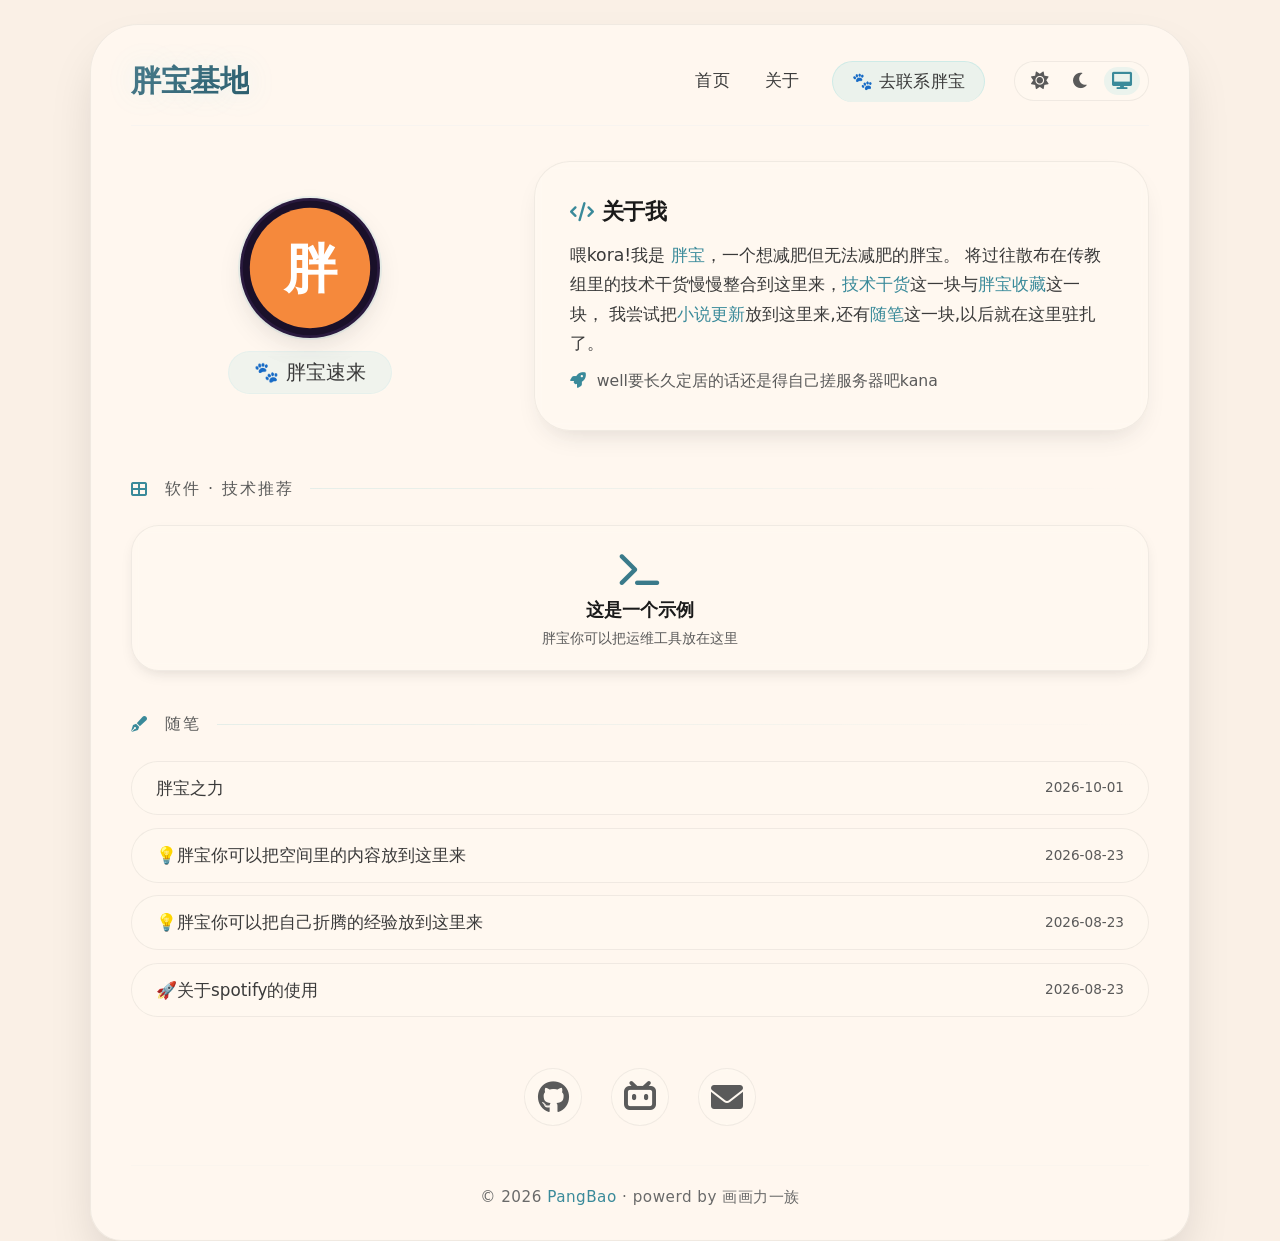
==== index.html @ be33f373 "Fontawesome" ====
<!DOCTYPE html>
<html lang="zh-CN">
<head>
    <meta charset="UTF-8" />
    <link rel="icon" type="image/svg+xml" href="favicon.svg" />
    <meta name="viewport" content="width=device-width, initial-scale=1.0" />
    <title>胖宝基地</title>
    <!-- 本地 Font Awesome -->
    <link rel="stylesheet" href="vendor/font-awesome/css/all.min.css" />
    <!-- 自定义样式 -->
    <link rel="stylesheet" href="style.css" />
</head>
<body>
    <div class="container">

        <!-- 导航栏 -->
        <nav class="navbar">
            <div class="nav-brand">胖宝基地</div>
            <div class="nav-right">
                <div class="nav-links">
                    <a href="index.html">首页</a>
                    <a href="about.html">关于</a>
                    <a href="#contact" id="contactTrigger">🐾 去联系胖宝</a>
                </div>
                <!-- 主题切换 -->
                <div class="theme-switcher" id="themeSwitcher">
                    <button class="theme-btn" data-theme-value="light" title="亮色"><i class="fas fa-sun"></i></button>
                    <button class="theme-btn" data-theme-value="dark" title="暗色"><i class="fas fa-moon"></i></button>
                    <button class="theme-btn" data-theme-value="system" title="跟随系统"><i class="fas fa-desktop"></i></button>
                </div>
            </div>
        </nav>

        <!-- 主角 -->
        <div class="hero">
            <div class="hero-left">
                <img class="avatar" src="avatar.svg" alt="胖宝头像" />
                <div class="tagline">🐾 胖宝速来</div>
            </div>
            <div class="hero-right">
                <h2><i class="fas fa-code"></i> 关于我</h2>
                <p>
                    喂kora!我是 <span class="highlight">胖宝</span>，一个想减肥但无法减肥的胖宝。
                    将过往散布在传教组里的技术干货慢慢整合到这里来，<span class="highlight">技术干货</span>这一块与<span class="highlight">胖宝收藏</span>这一块，
                    我尝试把<span class="highlight">小说更新</span>放到这里来,还有<span class="highlight">随笔</span>这一块,以后就在这里驻扎了。
                </p>
                <p style="margin-top: 0.6rem; font-size: 0.98rem; color: var(--text-muted);">
                    <i class="fas fa-rocket" style="color: var(--accent); margin-right: 6px;"></i>
                    well要长久定居的话还是得自己搓服务器吧kana
            </div>
        </div>

        <!-- 磁贴 · 技术推荐 -->
        <div class="tiles-section">
            <div class="section-label">
                <i class="fas fa-th-large" style="color: var(--accent);"></i> 软件 · 技术推荐
            </div>
            <div class="tiles-grid">
                <div class="tile">
                    <i class="fas fa-terminal"></i>
                    <div class="tile-title">这是一个示例</div>
                    <div class="tile-desc">胖宝你可以把运维工具放在这里</div>
                </div>
            </div>
        </div>

        <!-- 随笔栏目 -->
        <div class="essays">
            <div class="section-label">
                <i class="fas fa-pen-fancy" style="color: var(--accent);"></i> 随笔
            </div>
            <div class="essay-list">
                <a href="essays/2026-10-01.html" class="essay-item">
                    <span class="essay-title">胖宝之力</span>
                    <span class="essay-date">2026-10-01</span>
                </a>
                <a href="#" class="essay-item">
                    <span class="essay-title">💡胖宝你可以把空间里的内容放到这里来</span>
                    <span class="essay-date">2026-08-23</span>
                </a>
                <a href="#" class="essay-item">
                    <span class="essay-title">💡胖宝你可以把自己折腾的经验放到这里来</span>
                    <span class="essay-date">2026-08-23</span>
                </a>
                <a href="#" class="essay-item">
                    <span class="essay-title">🚀关于spotify的使用</span>
                    <span class="essay-date">2026-08-23</span>
                </a>
            </div>
        </div>

        <!-- 社交 (GitHub / B站 / 邮箱) -->
        <div class="social-bar" id="contact">
            <a href="https://github.com/NoDoFes" target="_blank" aria-label="GitHub" data-tooltip="GitHub">
                <i class="fab fa-github"></i>
            </a>
            <a href="https://space.bilibili.com/65582750" target="_blank" aria-label="B站" data-tooltip="B站">
                <i class="fab fa-bilibili"></i>
            </a>
            <a href="mailto:NoDoFes@outlook.com" aria-label="邮箱" data-tooltip="NoDoFes@outlook.com">
                <i class="fas fa-envelope"></i>
            </a>
        </div>

        <!-- 页脚 -->
        <div class="footer">
            &copy; 2026 <span>PangBao</span> · powerd by 画画力一族
        </div>

    </div>

    <!-- 自定义脚本 -->
    <script src="script.js"></script>
</body>
</html>
---- style.css ----
/* ---------- CSS 变量 (主题控制) ---------- */
:root {
    --bg-primary: #1a1029;
    --bg-secondary: rgba(30, 18, 50, 0.75);
    --text-primary: #faf0e4;
    --text-secondary: #e6dccf;
    --text-muted: #c8bcaa;
    --card-bg: rgba(45, 30, 70, 0.4);
    --card-border: rgba(255, 255, 255, 0.03);
    --shadow-color: rgba(0, 0, 0, 0.7);
    --nav-link: #d0dce8;
    --nav-link-hover: #b2e6f0;
    --brand-gradient: linear-gradient(135deg, #b8e2f0, #80d0e0);
    --tile-bg: rgba(50, 35, 80, 0.35);
    --tile-hover: rgba(60, 40, 100, 0.5);
    --tile-border: rgba(255, 255, 255, 0.02);
    --tile-icon: #7acfd6;
    --accent: #6fcbd6;
    --footer-color: #9ab0c0;
    --input-bg: transparent;
}

[data-theme="light"] {
    --bg-primary: #faf0e6;
    --bg-secondary: rgba(255, 248, 240, 0.85);
    --text-primary: #1a1a1a;
    --text-secondary: #3a3a3a;
    --text-muted: #5a5a5a;
    --card-bg: rgba(255, 248, 240, 0.75);
    --card-border: rgba(0, 0, 0, 0.06);
    --shadow-color: rgba(0, 0, 0, 0.15);
    --nav-link: #3a3a3a;
    --nav-link-hover: #1a1a1a;
    --brand-gradient: linear-gradient(135deg, #4a7a8a, #2a5a6a);
    --tile-bg: rgba(255, 248, 240, 0.6);
    --tile-hover: rgba(255, 248, 240, 0.9);
    --tile-border: rgba(0, 0, 0, 0.06);
    --tile-icon: #3a7a8a;
    --accent: #3a8a9a;
    --footer-color: #6a6a6a;
    --input-bg: rgba(255, 255, 255, 0.5);
}

/* ---------- 全局重置 ---------- */
* {
    margin: 0;
    padding: 0;
    box-sizing: border-box;
}

body {
    font-family: 'Segoe UI', 'Inter', system-ui, -apple-system, sans-serif;
    background: var(--bg-primary);
    color: var(--text-primary);
    line-height: 1.6;
    min-height: 100vh;
    display: flex;
    flex-direction: column;
    align-items: center;
    padding: 1.5rem 1.5rem 0;
    transition: background 0.3s ease, color 0.3s ease;
}

.container {
    max-width: 1100px;
    width: 100%;
    background: var(--bg-secondary);
    backdrop-filter: blur(4px);
    -webkit-backdrop-filter: blur(4px);
    border-radius: 48px 48px 32px 32px;
    padding: 2rem 2.5rem 1.5rem;
    box-shadow: 0 25px 50px -10px var(--shadow-color),
        inset 0 1px 2px rgba(255, 255, 255, 0.05);
    border: 1px solid var(--card-border);
    flex: 1;
    transition: background 0.3s, box-shadow 0.3s, border-color 0.3s;
}

/* ---------- 导航栏 ---------- */
.navbar {
    display: flex;
    align-items: center;
    justify-content: space-between;
    flex-wrap: wrap;
    padding-bottom: 1.2rem;
    border-bottom: 1px solid rgba(160, 200, 255, 0.08);
    margin-bottom: 2.2rem;
}

.nav-brand {
    font-size: 1.9rem;
    font-weight: 700;
    letter-spacing: -0.5px;
    background: var(--brand-gradient);
    -webkit-background-clip: text;
    background-clip: text;
    color: transparent;
    text-shadow: 0 0 30px rgba(100, 210, 230, 0.15);
}

.nav-right {
    display: flex;
    align-items: center;
    gap: 1.8rem;
    flex-wrap: wrap;
}

.nav-links {
    display: flex;
    align-items: center;
    gap: 1.8rem;
    font-weight: 500;
}

.nav-links a {
    color: var(--nav-link);
    text-decoration: none;
    font-size: 1.05rem;
    padding: 0.4rem 0.2rem;
    border-bottom: 2px solid transparent;
    transition: 0.25s ease;
    letter-spacing: 0.3px;
}

.nav-links a:hover {
    color: var(--nav-link-hover);
    border-bottom-color: var(--accent);
}

.nav-links a:last-child {
    background: rgba(90, 200, 210, 0.12);
    padding: 0.4rem 1.2rem;
    border-radius: 40px;
    border: 1px solid rgba(90, 200, 210, 0.2);
    border-bottom: none;
}

.nav-links a:last-child:hover {
    background: rgba(90, 200, 210, 0.22);
    border-color: var(--accent);
    color: #fff;
}

/* 主题切换按钮 */
.theme-switcher {
    display: flex;
    align-items: center;
    gap: 0.4rem;
    background: var(--tile-bg);
    padding: 0.3rem 0.5rem;
    border-radius: 40px;
    border: 1px solid var(--card-border);
}

.theme-btn {
    background: transparent;
    border: none;
    color: var(--text-muted);
    font-size: 1.1rem;
    padding: 0.3rem 0.5rem;
    border-radius: 30px;
    cursor: pointer;
    transition: 0.2s;
    line-height: 1;
}

.theme-btn:hover {
    color: var(--text-primary);
    background: rgba(255, 255, 255, 0.05);
}

.theme-btn.active {
    color: var(--accent);
    background: rgba(90, 200, 210, 0.12);
}

/* ---------- 主体内容 ---------- */
.hero {
    display: flex;
    flex-wrap: wrap;
    align-items: center;
    gap: 2.8rem;
    margin: 1.2rem 0 2.8rem;
}

.hero-left {
    flex: 1 1 200px;
    display: flex;
    flex-direction: column;
    align-items: center;
    text-align: center;
}

.avatar {
    width: 140px;
    height: 140px;
    border-radius: 50%;
    object-fit: cover;
    background: #2a1a3f;
    box-shadow: 0 10px 30px -8px var(--shadow-color),
        0 0 0 2px rgba(130, 210, 220, 0.15);
    transition: 0.3s;
}

.avatar:hover {
    transform: scale(1.02);
    box-shadow: 0 12px 40px -6px var(--shadow-color),
        0 0 0 3px rgba(130, 210, 220, 0.25);
}

.tagline {
    font-size: 1.25rem;
    font-weight: 300;
    color: var(--text-secondary);
    background: rgba(70, 180, 200, 0.08);
    padding: 0.3rem 1.6rem;
    border-radius: 60px;
    backdrop-filter: blur(2px);
    border: 1px solid rgba(100, 200, 210, 0.08);
    display: inline-block;
    margin-top: 0.8rem;
}

.hero-right {
    flex: 2 1 300px;
    background: var(--card-bg);
    backdrop-filter: blur(4px);
    -webkit-backdrop-filter: blur(4px);
    border-radius: 36px;
    padding: 2rem 2.2rem;
    border: 1px solid var(--card-border);
    box-shadow: inset 0 1px 0 rgba(255, 255, 255, 0.02),
        0 12px 28px -12px var(--shadow-color);
    transition: background 0.3s, border-color 0.3s;
}

.hero-right h2 {
    font-size: 1.4rem;
    font-weight: 600;
    color: var(--text-primary);
    letter-spacing: -0.2px;
    margin-bottom: 0.7rem;
    display: flex;
    align-items: center;
    gap: 0.5rem;
}

.hero-right h2 i {
    color: var(--accent);
    font-size: 1.2rem;
}

.hero-right p {
    color: var(--text-secondary);
    font-size: 1.08rem;
    line-height: 1.7;
    margin-bottom: 0.2rem;
    font-weight: 350;
}

.hero-right .highlight {
    color: var(--accent);
    font-weight: 450;
}

/* ---------- 磁贴 & 随笔 ---------- */
.tiles-section {
    margin: 2.8rem 0 2rem;
}

.section-label {
    font-size: 1rem;
    text-transform: uppercase;
    letter-spacing: 2px;
    color: var(--text-muted);
    margin-bottom: 1.5rem;
    display: flex;
    align-items: center;
    gap: 1rem;
}

.section-label::after {
    content: '';
    flex: 1;
    height: 1px;
    background: linear-gradient(90deg, rgba(130, 200, 210, 0.2), transparent);
}

.tiles-grid {
    display: grid;
    grid-template-columns: repeat(auto-fit, minmax(170px, 1fr));
    gap: 1.5rem;
}

.tile {
    background: var(--tile-bg);
    backdrop-filter: blur(4px);
    -webkit-backdrop-filter: blur(4px);
    border-radius: 28px;
    padding: 1.6rem 1.2rem 1.4rem;
    border: 1px solid var(--tile-border);
    box-shadow: 0 6px 16px -6px var(--shadow-color);
    transition: all 0.25s ease;
    text-align: center;
    cursor: default;
}

.tile:hover {
    transform: translateY(-4px);
    background: var(--tile-hover);
    border-color: rgba(130, 210, 220, 0.12);
    box-shadow: 0 14px 28px -12px var(--shadow-color);
}

.tile i {
    font-size: 2.2rem;
    color: var(--tile-icon);
    margin-bottom: 0.5rem;
    display: inline-block;
}

.tile .tile-title {
    font-weight: 600;
    font-size: 1.15rem;
    color: var(--text-primary);
    margin-bottom: 0.2rem;
}

.tile .tile-desc {
    font-size: 0.9rem;
    color: var(--text-muted);
    font-weight: 300;
    line-height: 1.4;
}

/* ---------- 随笔 ---------- */
.essays {
    margin-top: 2.5rem;
}

.essay-list {
    display: flex;
    flex-direction: column;
    gap: 0.8rem;
}

.essay-item {
    display: flex;
    justify-content: space-between;
    align-items: center;
    background: var(--tile-bg);
    padding: 0.8rem 1.5rem;
    border-radius: 40px;
    border: 1px solid var(--tile-border);
    transition: 0.2s;
    color: var(--text-secondary);
    text-decoration: none;
}

.essay-item:hover {
    background: var(--tile-hover);
    color: var(--text-primary);
    border-color: var(--accent);
    transform: translateX(6px);
}

.essay-item .essay-title {
    font-weight: 500;
    font-size: 1.05rem;
}

.essay-item .essay-date {
    font-size: 0.85rem;
    color: var(--text-muted);
}

/* ---------- 社交 ---------- */
.social-bar {
    display: flex;
    justify-content: center;
    flex-wrap: wrap;
    gap: 1.8rem;
    margin: 2.6rem 0 1.8rem;
    padding: 0.6rem 0;
}

.social-bar a {
    color: var(--text-muted);
    font-size: 2rem;
    transition: 0.25s;
    display: inline-flex;
    align-items: center;
    justify-content: center;
    width: 58px;
    height: 58px;
    border-radius: 30px;
    background: var(--tile-bg);
    backdrop-filter: blur(2px);
    border: 1px solid var(--tile-border);
    text-decoration: none;
}

.social-bar a:hover {
    color: var(--accent);
    background: var(--tile-hover);
    transform: translateY(-3px);
    border-color: var(--accent);
}

/* ---------- 页脚 ---------- */
.footer {
    text-align: center;
    font-size: 0.95rem;
    color: var(--footer-color);
    padding: 1.2rem 0 0.4rem;
    border-top: 1px solid rgba(160, 200, 220, 0.04);
    letter-spacing: 0.5px;
}

.footer span {
    color: var(--accent);
}

/* ---------- 响应式 ---------- */
@media (max-width: 780px) {
    .container {
        padding: 1.5rem 1.2rem 1rem;
        border-radius: 32px;
    }
    .navbar {
        flex-direction: column;
        align-items: flex-start;
        gap: 0.8rem;
    }
    .nav-right {
        width: 100%;
        justify-content: space-between;
        flex-wrap: wrap;
    }
    .nav-links {
        flex-wrap: wrap;
        gap: 1rem 1.5rem;
    }
    .nav-links a:last-child {
        padding: 0.2rem 1rem;
    }
    .theme-switcher {
        order: 2;
    }
    .hero {
        flex-direction: column;
        align-items: center;
        gap: 1.6rem;
    }
    .hero-right {
        width: 100%;
        padding: 1.5rem 1.2rem;
    }
    .nickname {
        font-size: 2.6rem;
    }
    .avatar {
        width: 120px;
        height: 120px;
    }
    .tiles-grid {
        grid-template-columns: repeat(auto-fit, minmax(140px, 1fr));
        gap: 1rem;
    }
    .social-bar a {
        width: 50px;
        height: 50px;
        font-size: 1.6rem;
    }
}

@media (max-width: 460px) {
    .container {
        padding: 1rem 0.8rem 0.8rem;
        border-radius: 24px;
    }
    .nav-brand {
        font-size: 1.6rem;
    }
    .nav-links {
        gap: 0.8rem 1.2rem;
    }
    .nav-links a {
        font-size: 0.95rem;
    }
    .nickname {
        font-size: 2.2rem;
    }
    .tagline {
        font-size: 1rem;
        padding: 0.2rem 1.2rem;
    }
    .hero-right p {
        font-size: 0.98rem;
    }
    .tiles-grid {
        grid-template-columns: 1fr 1fr;
        gap: 0.8rem;
    }
    .tile {
        padding: 1.2rem 0.8rem;
    }
    .tile i {
        font-size: 1.8rem;
    }
    .essay-item {
        flex-direction: column;
        align-items: flex-start;
        gap: 0.2rem;
        padding: 0.8rem 1rem;
    }
}

/* ---------- 点击联系：依次发光提醒 ---------- */
@keyframes contactGlow {
    0% {
        color: var(--text-muted);
        background: var(--tile-bg);
        transform: translateY(0);
        border-color: var(--tile-border);
        box-shadow: none;
    }
    30% {
        color: var(--accent);
        background: var(--tile-hover);
        transform: translateY(-4px);
        border-color: var(--accent);
        box-shadow: 0 0 26px rgba(111, 203, 214, 0.55),
                    0 0 0 6px rgba(111, 203, 214, 0.12);
    }
    70% {
        color: var(--accent);
        background: var(--tile-hover);
        transform: translateY(-4px);
        border-color: var(--accent);
        box-shadow: 0 0 26px rgba(111, 203, 214, 0.55),
                    0 0 0 6px rgba(111, 203, 214, 0.12);
    }
    100% {
        color: var(--text-muted);
        background: var(--tile-bg);
        transform: translateY(0);
        border-color: var(--tile-border);
        box-shadow: none;
    }
}

.social-bar.highlight a {
    animation: contactGlow 0.9s ease-in-out both;
}
.social-bar.highlight a:nth-child(1) { animation-delay: 0s; }
.social-bar.highlight a:nth-child(2) { animation-delay: 0.18s; }
.social-bar.highlight a:nth-child(3) { animation-delay: 0.36s; }
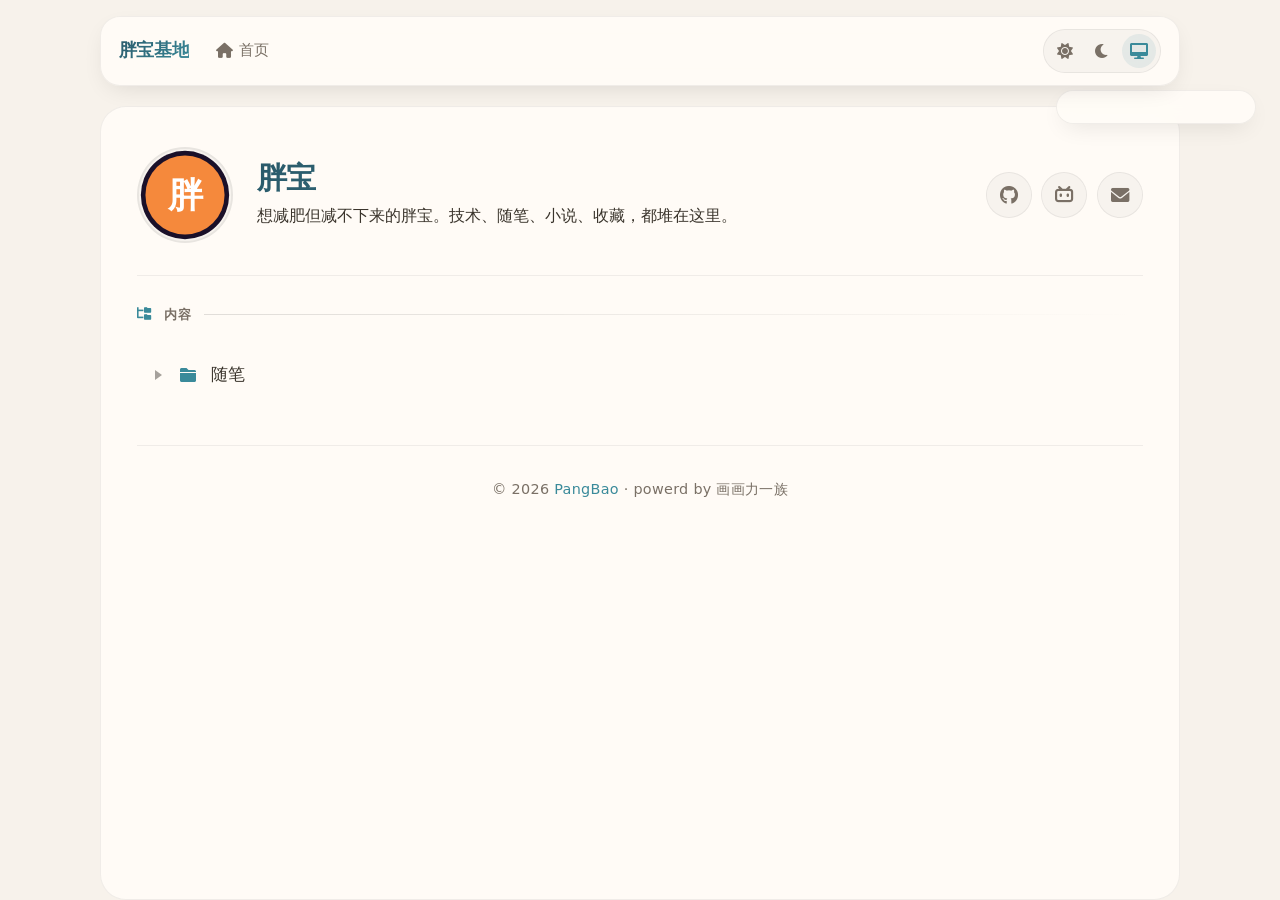
==== commit 3c0178df: "重构：UI逻辑大改" ====
--- a/index.html
+++ b/index.html
@@ -2,114 +2,110 @@
 <html lang="zh-CN">
 <head>
     <meta charset="UTF-8" />
+    <meta name="viewport" content="width=device-width, initial-scale=1.0, viewport-fit=cover" />
+    <title>胖宝基地</title>
+    <meta name="description" content="胖宝基地 · 技术、随笔、小说、收藏" />
+
+    <style>
+        :root { color-scheme: dark light; }
+        html { background: #16111f; }
+        html[data-theme="light"] { background: #f7f2eb; }
+        body { margin: 0; }
+    </style>
+
+    <script>
+        (function () {
+            var t = localStorage.getItem('theme-preference') || 'system';
+            var d = t === 'system'
+                ? (window.matchMedia('(prefers-color-scheme: dark)').matches ? 'dark' : 'light')
+                : t;
+            document.documentElement.setAttribute('data-theme', d);
+        })();
+    </script>
+
     <link rel="icon" type="image/svg+xml" href="favicon.svg" />
-    <meta name="viewport" content="width=device-width, initial-scale=1.0" />
-    <title>胖宝基地</title>
-    <!-- 本地 Font Awesome -->
     <link rel="stylesheet" href="vendor/font-awesome/css/all.min.css" />
-    <!-- 自定义样式 -->
     <link rel="stylesheet" href="style.css" />
+    <link rel="stylesheet" href="post.css" />
 </head>
 <body>
-    <div class="container">
 
-        <!-- 导航栏 -->
-        <nav class="navbar">
-            <div class="nav-brand">胖宝基地</div>
-            <div class="nav-right">
-                <div class="nav-links">
-                    <a href="index.html">首页</a>
-                    <a href="about.html">关于</a>
-                    <a href="#contact" id="contactTrigger">🐾 去联系胖宝</a>
-                </div>
-                <!-- 主题切换 -->
-                <div class="theme-switcher" id="themeSwitcher">
-                    <button class="theme-btn" data-theme-value="light" title="亮色"><i class="fas fa-sun"></i></button>
-                    <button class="theme-btn" data-theme-value="dark" title="暗色"><i class="fas fa-moon"></i></button>
-                    <button class="theme-btn" data-theme-value="system" title="跟随系统"><i class="fas fa-desktop"></i></button>
-                </div>
+    <!-- 右侧 TOC（首页展开文章时显示） -->
+    <aside id="toc-sidebar" class="toc-sidebar"></aside>
+
+    <nav class="topbar" id="topbar">
+        <div class="nav-brand">胖宝基地</div>
+        <div class="breadcrumb" id="breadcrumb">
+            <span class="crumb crumb-home">
+                <i class="fas fa-home"></i>
+                <span>首页</span>
+            </span>
+        </div>
+        <div class="theme-switcher" id="themeSwitcher">
+            <button class="theme-btn" data-theme-value="light" title="亮色" aria-label="亮色"><i class="fas fa-sun"></i></button>
+            <button class="theme-btn" data-theme-value="dark" title="暗色" aria-label="暗色"><i class="fas fa-moon"></i></button>
+            <button class="theme-btn" data-theme-value="system" title="跟随系统" aria-label="跟随系统"><i class="fas fa-desktop"></i></button>
+        </div>
+    </nav>
+
+    <main class="container">
+
+        <header class="hero">
+            <img class="avatar" src="avatar.svg" alt="胖宝头像" width="96" height="96" />
+            <div class="hero-text">
+                <h1 class="hero-name">胖宝</h1>
+                <p class="hero-bio">
+                    想减肥但减不下来的胖宝。技术、随笔、小说、收藏，都堆在这里。
+                </p>
             </div>
-        </nav>
+            <div class="hero-social">
+                <a href="https://github.com/NoDoFes" target="_blank" aria-label="GitHub"><i class="fab fa-github"></i></a>
+                <a href="https://space.bilibili.com/65582750" target="_blank" aria-label="B站"><i class="fab fa-bilibili"></i></a>
+                <a href="mailto:NoDoFes@outlook.com" aria-label="邮箱"><i class="fas fa-envelope"></i></a>
+            </div>
+        </header>
 
-        <!-- 主角 -->
-        <div class="hero">
-            <div class="hero-left">
-                <img class="avatar" src="avatar.svg" alt="胖宝头像" />
-                <div class="tagline">🐾 胖宝速来</div>
+        <section class="file-tree-section">
+            <div class="section-label">
+                <i class="fas fa-folder-tree" style="color: var(--accent);"></i> 内容
             </div>
-            <div class="hero-right">
-                <h2><i class="fas fa-code"></i> 关于我</h2>
-                <p>
-                    喂kora!我是 <span class="highlight">胖宝</span>，一个想减肥但无法减肥的胖宝。
-                    将过往散布在传教组里的技术干货慢慢整合到这里来，<span class="highlight">技术干货</span>这一块与<span class="highlight">胖宝收藏</span>这一块，
-                    我尝试把<span class="highlight">小说更新</span>放到这里来,还有<span class="highlight">随笔</span>这一块,以后就在这里驻扎了。
-                </p>
-                <p style="margin-top: 0.6rem; font-size: 0.98rem; color: var(--text-muted);">
-                    <i class="fas fa-rocket" style="color: var(--accent); margin-right: 6px;"></i>
-                    well要长久定居的话还是得自己搓服务器吧kana
+
+            <div class="file-tree">
+                <details class="tree-folder">
+                    <summary>
+                        <i class="fas fa-folder tree-icon"></i>
+                        <span class="tree-label">随笔</span>
+                    </summary>
+                    <div class="tree-children">
+                        <details class="essay-file" data-md="essays/2026-10-01.md">
+                            <summary>
+                                <i class="fas fa-file-alt tree-icon"></i>
+                                <span class="tree-label">胖宝之力</span>
+                                <span class="tree-meta">2026-10-01</span>
+                            </summary>
+                            <div class="essay-body"></div>
+                        </details>
+                        <details class="essay-file" data-md="essays/2026-10-05.md">
+                            <summary>
+                                <i class="fas fa-file-alt tree-icon"></i>
+                                <span class="tree-label">从零搭建自托管服务栈</span>
+                                <span class="tree-meta">2026-10-05</span>
+                            </summary>
+                            <div class="essay-body"></div>
+                        </details>
+                    </div>
+                </details>
             </div>
-        </div>
+        </section>
 
-        <!-- 磁贴 · 技术推荐 -->
-        <div class="tiles-section">
-            <div class="section-label">
-                <i class="fas fa-th-large" style="color: var(--accent);"></i> 软件 · 技术推荐
-            </div>
-            <div class="tiles-grid">
-                <div class="tile">
-                    <i class="fas fa-terminal"></i>
-                    <div class="tile-title">这是一个示例</div>
-                    <div class="tile-desc">胖宝你可以把运维工具放在这里</div>
-                </div>
-            </div>
-        </div>
+        <footer class="footer">
+            &copy; 2026 <span>PangBao</span> · powerd by 画画力一族
+        </footer>
 
-        <!-- 随笔栏目 -->
-        <div class="essays">
-            <div class="section-label">
-                <i class="fas fa-pen-fancy" style="color: var(--accent);"></i> 随笔
-            </div>
-            <div class="essay-list">
-                <a href="essays/2026-10-01.html" class="essay-item">
-                    <span class="essay-title">胖宝之力</span>
-                    <span class="essay-date">2026-10-01</span>
-                </a>
-                <a href="#" class="essay-item">
-                    <span class="essay-title">💡胖宝你可以把空间里的内容放到这里来</span>
-                    <span class="essay-date">2026-08-23</span>
-                </a>
-                <a href="#" class="essay-item">
-                    <span class="essay-title">💡胖宝你可以把自己折腾的经验放到这里来</span>
-                    <span class="essay-date">2026-08-23</span>
-                </a>
-                <a href="#" class="essay-item">
-                    <span class="essay-title">🚀关于spotify的使用</span>
-                    <span class="essay-date">2026-08-23</span>
-                </a>
-            </div>
-        </div>
+    </main>
 
-        <!-- 社交 (GitHub / B站 / 邮箱) -->
-        <div class="social-bar" id="contact">
-            <a href="https://github.com/NoDoFes" target="_blank" aria-label="GitHub" data-tooltip="GitHub">
-                <i class="fab fa-github"></i>
-            </a>
-            <a href="https://space.bilibili.com/65582750" target="_blank" aria-label="B站" data-tooltip="B站">
-                <i class="fab fa-bilibili"></i>
-            </a>
-            <a href="mailto:NoDoFes@outlook.com" aria-label="邮箱" data-tooltip="NoDoFes@outlook.com">
-                <i class="fas fa-envelope"></i>
-            </a>
-        </div>
-
-        <!-- 页脚 -->
-        <div class="footer">
-            &copy; 2026 <span>PangBao</span> · powerd by 画画力一族
-        </div>
-
-    </div>
-
-    <!-- 自定义脚本 -->
+    <script src="vendor/marked.min.js"></script>
+    <script src="post.js"></script>
     <script src="script.js"></script>
 </body>
 </html>
--- a/style.css
+++ b/style.css
@@ -1,558 +1,651 @@
-/* ---------- CSS 变量 (主题控制) ---------- */
+/* ============================================
+   CSS 变量
+   ============================================ */
 :root {
-    --bg-primary: #1a1029;
-    --bg-secondary: rgba(30, 18, 50, 0.75);
-    --text-primary: #faf0e4;
-    --text-secondary: #e6dccf;
-    --text-muted: #c8bcaa;
-    --card-bg: rgba(45, 30, 70, 0.4);
-    --card-border: rgba(255, 255, 255, 0.03);
-    --shadow-color: rgba(0, 0, 0, 0.7);
-    --nav-link: #d0dce8;
-    --nav-link-hover: #b2e6f0;
-    --brand-gradient: linear-gradient(135deg, #b8e2f0, #80d0e0);
-    --tile-bg: rgba(50, 35, 80, 0.35);
-    --tile-hover: rgba(60, 40, 100, 0.5);
-    --tile-border: rgba(255, 255, 255, 0.02);
-    --tile-icon: #7acfd6;
+    --bg-primary: #16111f;
+    --bg-secondary: rgba(24, 18, 36, 0.82);
+    --bg-tertiary: rgba(38, 28, 56, 0.4);
+    --bg-hover: rgba(60, 44, 90, 0.45);
+
+    --text-primary: #f5ede0;
+    --text-secondary: #d8cdbd;
+    --text-muted: #8c8272;
+
+    --border-subtle: rgba(255, 255, 255, 0.05);
+    --border-strong: rgba(255, 255, 255, 0.1);
+
+    --shadow-md: 0 8px 24px -8px rgba(0, 0, 0, 0.5);
+
     --accent: #6fcbd6;
-    --footer-color: #9ab0c0;
-    --input-bg: transparent;
+    --accent-soft: rgba(111, 203, 214, 0.14);
+    --brand-gradient: linear-gradient(135deg, #a8e5f0, #6fcbd6);
+
+    --crumb-0: #6fcbd6;
+    --crumb-1: #e8a44a;
+    --crumb-2: #d48ad6;
+    --crumb-3: #f08080;
+    --crumb-file: #f5ede0;
+
+    --radius-sm: 10px;
+    --radius-md: 14px;
+    --radius-lg: 20px;
+    --radius-xl: 26px;
+
+    --ease-out: cubic-bezier(0.22, 1, 0.36, 1);
 }
 
 [data-theme="light"] {
-    --bg-primary: #faf0e6;
-    --bg-secondary: rgba(255, 248, 240, 0.85);
-    --text-primary: #1a1a1a;
-    --text-secondary: #3a3a3a;
-    --text-muted: #5a5a5a;
-    --card-bg: rgba(255, 248, 240, 0.75);
-    --card-border: rgba(0, 0, 0, 0.06);
-    --shadow-color: rgba(0, 0, 0, 0.15);
-    --nav-link: #3a3a3a;
-    --nav-link-hover: #1a1a1a;
-    --brand-gradient: linear-gradient(135deg, #4a7a8a, #2a5a6a);
-    --tile-bg: rgba(255, 248, 240, 0.6);
-    --tile-hover: rgba(255, 248, 240, 0.9);
-    --tile-border: rgba(0, 0, 0, 0.06);
-    --tile-icon: #3a7a8a;
+    --bg-primary: #f7f2eb;
+    --bg-secondary: rgba(255, 252, 247, 0.92);
+    --bg-tertiary: rgba(0, 0, 0, 0.03);
+    --bg-hover: rgba(0, 0, 0, 0.06);
+
+    --text-primary: #1c1814;
+    --text-secondary: #3a342c;
+    --text-muted: #7a7066;
+
+    --border-subtle: rgba(0, 0, 0, 0.06);
+    --border-strong: rgba(0, 0, 0, 0.12);
+
+    --shadow-md: 0 8px 24px -8px rgba(0, 0, 0, 0.12);
+
     --accent: #3a8a9a;
-    --footer-color: #6a6a6a;
-    --input-bg: rgba(255, 255, 255, 0.5);
-}
-
-/* ---------- 全局重置 ---------- */
-* {
-    margin: 0;
-    padding: 0;
-    box-sizing: border-box;
+    --accent-soft: rgba(58, 138, 154, 0.1);
+    --brand-gradient: linear-gradient(135deg, #2a5a6a, #3a8a9a);
+
+    --crumb-0: #3a8a9a;
+    --crumb-1: #c8843a;
+    --crumb-2: #a868b6;
+    --crumb-3: #d06060;
+    --crumb-file: #1c1814;
+}
+
+/* ============================================
+   全局
+   ============================================ */
+* { margin: 0; padding: 0; box-sizing: border-box; }
+
+html {
+    scroll-behavior: smooth;
+    -webkit-text-size-adjust: 100%;
 }
 
 body {
-    font-family: 'Segoe UI', 'Inter', system-ui, -apple-system, sans-serif;
+    font-family: system-ui, -apple-system, 'Segoe UI', 'PingFang SC', 'Microsoft YaHei', sans-serif;
     background: var(--bg-primary);
     color: var(--text-primary);
-    line-height: 1.6;
+    line-height: 1.65;
     min-height: 100vh;
     display: flex;
     flex-direction: column;
     align-items: center;
-    padding: 1.5rem 1.5rem 0;
+    padding: 1rem 1.25rem 0;
     transition: background 0.3s ease, color 0.3s ease;
-}
-
-.container {
-    max-width: 1100px;
+    -webkit-font-smoothing: antialiased;
+    -moz-osx-font-smoothing: grayscale;
+    font-size: 16px;
+}
+
+/* ============================================
+   顶部 sticky
+   ============================================ */
+.topbar {
+    position: sticky;
+    top: 0.75rem;
+    z-index: 100;
     width: 100%;
+    max-width: 1080px;
+    display: flex;
+    align-items: center;
+    gap: 1rem;
+    padding: 0.75rem 1.1rem;
+    margin-bottom: 1.25rem;
     background: var(--bg-secondary);
-    backdrop-filter: blur(4px);
-    -webkit-backdrop-filter: blur(4px);
-    border-radius: 48px 48px 32px 32px;
-    padding: 2rem 2.5rem 1.5rem;
-    box-shadow: 0 25px 50px -10px var(--shadow-color),
-        inset 0 1px 2px rgba(255, 255, 255, 0.05);
-    border: 1px solid var(--card-border);
-    flex: 1;
-    transition: background 0.3s, box-shadow 0.3s, border-color 0.3s;
-}
-
-/* ---------- 导航栏 ---------- */
-.navbar {
-    display: flex;
-    align-items: center;
-    justify-content: space-between;
-    flex-wrap: wrap;
-    padding-bottom: 1.2rem;
-    border-bottom: 1px solid rgba(160, 200, 255, 0.08);
-    margin-bottom: 2.2rem;
+    backdrop-filter: blur(20px) saturate(1.4);
+    -webkit-backdrop-filter: blur(20px) saturate(1.4);
+    border: 1px solid var(--border-subtle);
+    border-radius: var(--radius-lg);
+    box-shadow: var(--shadow-md);
+    transition: padding 0.3s cubic-bezier(0.22, 1, 0.36, 1),
+                box-shadow 0.3s ease,
+                background 0.3s ease,
+                border-color 0.3s ease,
+                border-radius 0.3s ease;
+}
+
+.topbar.scrolled {
+    padding: 0.55rem 1.1rem;
+    box-shadow: 0 16px 40px -14px rgba(0, 0, 0, 0.7),
+                0 2px 8px -2px rgba(0, 0, 0, 0.3);
+}
+
+[data-theme="light"] .topbar.scrolled {
+    box-shadow: 0 16px 40px -14px rgba(0, 0, 0, 0.15),
+                0 2px 8px -2px rgba(0, 0, 0, 0.05);
 }
 
 .nav-brand {
-    font-size: 1.9rem;
+    font-size: 1.1rem;
     font-weight: 700;
-    letter-spacing: -0.5px;
+    letter-spacing: -0.02em;
     background: var(--brand-gradient);
     -webkit-background-clip: text;
     background-clip: text;
     color: transparent;
-    text-shadow: 0 0 30px rgba(100, 210, 230, 0.15);
-}
-
-.nav-right {
-    display: flex;
-    align-items: center;
-    gap: 1.8rem;
-    flex-wrap: wrap;
-}
-
-.nav-links {
-    display: flex;
-    align-items: center;
-    gap: 1.8rem;
+    flex-shrink: 0;
+    white-space: nowrap;
+}
+
+.breadcrumb {
+    flex: 1;
+    display: flex;
+    align-items: center;
+    gap: 0.35rem;
+    font-size: 0.95rem;
+    overflow-x: auto;
+    white-space: nowrap;
+    scrollbar-width: none;
+    -ms-overflow-style: none;
+    padding: 0.15rem 0;
+}
+.breadcrumb::-webkit-scrollbar { display: none; }
+
+.crumb {
+    display: inline-flex;
+    align-items: center;
+    gap: 0.35rem;
+    padding: 0.3rem 0.7rem;
+    border-radius: var(--radius-sm);
+    transition: background 0.15s, color 0.15s;
+    flex-shrink: 0;
     font-weight: 500;
-}
-
-.nav-links a {
-    color: var(--nav-link);
+    color: inherit;
     text-decoration: none;
-    font-size: 1.05rem;
-    padding: 0.4rem 0.2rem;
-    border-bottom: 2px solid transparent;
-    transition: 0.25s ease;
-    letter-spacing: 0.3px;
-}
-
-.nav-links a:hover {
-    color: var(--nav-link-hover);
-    border-bottom-color: var(--accent);
-}
-
-.nav-links a:last-child {
-    background: rgba(90, 200, 210, 0.12);
-    padding: 0.4rem 1.2rem;
-    border-radius: 40px;
-    border: 1px solid rgba(90, 200, 210, 0.2);
-    border-bottom: none;
-}
-
-.nav-links a:last-child:hover {
-    background: rgba(90, 200, 210, 0.22);
-    border-color: var(--accent);
-    color: #fff;
-}
-
-/* 主题切换按钮 */
+}
+
+.crumb-home {
+    color: var(--text-muted);
+    cursor: pointer;
+}
+.crumb-home:hover {
+    color: var(--text-primary);
+    background: var(--bg-tertiary);
+}
+
+.crumb-depth-0 { color: var(--crumb-0); }
+.crumb-depth-1 { color: var(--crumb-1); }
+.crumb-depth-2 { color: var(--crumb-2); }
+.crumb-depth-3 { color: var(--crumb-3); }
+
+.crumb-file {
+    color: var(--crumb-file);
+    font-weight: 600;
+    background: var(--bg-tertiary);
+    border: 1px solid var(--border-subtle);
+}
+
+.crumb-sep {
+    color: var(--text-muted);
+    opacity: 0.4;
+    font-size: 0.85em;
+    flex-shrink: 0;
+}
+
 .theme-switcher {
     display: flex;
     align-items: center;
-    gap: 0.4rem;
-    background: var(--tile-bg);
-    padding: 0.3rem 0.5rem;
-    border-radius: 40px;
-    border: 1px solid var(--card-border);
+    gap: 0.2rem;
+    background: var(--bg-tertiary);
+    padding: 0.25rem;
+    border-radius: 999px;
+    border: 1px solid var(--border-subtle);
+    flex-shrink: 0;
 }
 
 .theme-btn {
     background: transparent;
     border: none;
     color: var(--text-muted);
-    font-size: 1.1rem;
-    padding: 0.3rem 0.5rem;
-    border-radius: 30px;
+    font-size: 1rem;
+    width: 34px;
+    height: 34px;
+    border-radius: 50%;
     cursor: pointer;
-    transition: 0.2s;
+    transition: 0.15s;
     line-height: 1;
+    display: inline-flex;
+    align-items: center;
+    justify-content: center;
 }
 
 .theme-btn:hover {
     color: var(--text-primary);
-    background: rgba(255, 255, 255, 0.05);
+    background: var(--bg-hover);
 }
 
 .theme-btn.active {
     color: var(--accent);
-    background: rgba(90, 200, 210, 0.12);
-}
-
-/* ---------- 主体内容 ---------- */
+    background: var(--accent-soft);
+}
+
+/* ============================================
+   主容器
+   ============================================ */
+.container {
+    max-width: 1080px;
+    width: 100%;
+    background: var(--bg-secondary);
+    backdrop-filter: blur(8px);
+    -webkit-backdrop-filter: blur(8px);
+    border-radius: var(--radius-xl);
+    padding: 2rem 2.25rem 1.5rem;
+    border: 1px solid var(--border-subtle);
+    box-shadow: 0 1px 0 rgba(255, 255, 255, 0.04) inset;
+    flex: 1;
+    transition: background 0.3s, border-color 0.3s;
+}
+
+/* ============================================
+   Hero
+   ============================================ */
 .hero {
     display: flex;
-    flex-wrap: wrap;
-    align-items: center;
-    gap: 2.8rem;
-    margin: 1.2rem 0 2.8rem;
-}
-
-.hero-left {
-    flex: 1 1 200px;
-    display: flex;
-    flex-direction: column;
-    align-items: center;
-    text-align: center;
+    align-items: center;
+    gap: 1.5rem;
+    padding: 0.5rem 0 2rem;
+    border-bottom: 1px solid var(--border-subtle);
+    margin-bottom: 1.75rem;
 }
 
 .avatar {
-    width: 140px;
-    height: 140px;
+    width: 96px;
+    height: 96px;
     border-radius: 50%;
     object-fit: cover;
-    background: #2a1a3f;
-    box-shadow: 0 10px 30px -8px var(--shadow-color),
-        0 0 0 2px rgba(130, 210, 220, 0.15);
-    transition: 0.3s;
+    background: var(--bg-tertiary);
+    flex-shrink: 0;
+    border: 2px solid var(--border-subtle);
+    transition: transform 0.3s var(--ease-out), border-color 0.2s;
 }
 
 .avatar:hover {
-    transform: scale(1.02);
-    box-shadow: 0 12px 40px -6px var(--shadow-color),
-        0 0 0 3px rgba(130, 210, 220, 0.25);
-}
-
-.tagline {
-    font-size: 1.25rem;
-    font-weight: 300;
+    transform: scale(1.04);
+    border-color: var(--accent);
+}
+
+.hero-text {
+    flex: 1;
+    min-width: 0;
+}
+
+.hero-name {
+    font-size: 1.85rem;
+    font-weight: 700;
+    letter-spacing: -0.02em;
+    background: var(--brand-gradient);
+    -webkit-background-clip: text;
+    background-clip: text;
+    color: transparent;
+    margin-bottom: 0.4rem;
+    line-height: 1.2;
+}
+
+.hero-bio {
     color: var(--text-secondary);
-    background: rgba(70, 180, 200, 0.08);
-    padding: 0.3rem 1.6rem;
-    border-radius: 60px;
-    backdrop-filter: blur(2px);
-    border: 1px solid rgba(100, 200, 210, 0.08);
-    display: inline-block;
-    margin-top: 0.8rem;
-}
-
-.hero-right {
-    flex: 2 1 300px;
-    background: var(--card-bg);
-    backdrop-filter: blur(4px);
-    -webkit-backdrop-filter: blur(4px);
-    border-radius: 36px;
-    padding: 2rem 2.2rem;
-    border: 1px solid var(--card-border);
-    box-shadow: inset 0 1px 0 rgba(255, 255, 255, 0.02),
-        0 12px 28px -12px var(--shadow-color);
-    transition: background 0.3s, border-color 0.3s;
-}
-
-.hero-right h2 {
-    font-size: 1.4rem;
+    font-size: 1rem;
+    line-height: 1.6;
+}
+
+.hero-social {
+    display: flex;
+    gap: 0.6rem;
+    flex-shrink: 0;
+}
+
+.hero-social a {
+    width: 46px;
+    height: 46px;
+    display: inline-flex;
+    align-items: center;
+    justify-content: center;
+    border-radius: 50%;
+    color: var(--text-muted);
+    background: var(--bg-tertiary);
+    border: 1px solid var(--border-subtle);
+    font-size: 1.15rem;
+    text-decoration: none;
+    transition: all 0.2s var(--ease-out);
+}
+
+.hero-social a:hover {
+    color: var(--accent);
+    background: var(--bg-hover);
+    border-color: var(--accent);
+    transform: translateY(-2px);
+}
+
+/* ============================================
+   Section label
+   ============================================ */
+.section-label {
+    font-size: 0.8rem;
+    text-transform: uppercase;
+    letter-spacing: 0.12em;
+    color: var(--text-muted);
+    margin-bottom: 1.25rem;
+    display: flex;
+    align-items: center;
+    gap: 0.7rem;
     font-weight: 600;
-    color: var(--text-primary);
-    letter-spacing: -0.2px;
-    margin-bottom: 0.7rem;
-    display: flex;
-    align-items: center;
-    gap: 0.5rem;
-}
-
-.hero-right h2 i {
-    color: var(--accent);
-    font-size: 1.2rem;
-}
-
-.hero-right p {
-    color: var(--text-secondary);
-    font-size: 1.08rem;
-    line-height: 1.7;
-    margin-bottom: 0.2rem;
-    font-weight: 350;
-}
-
-.hero-right .highlight {
-    color: var(--accent);
-    font-weight: 450;
-}
-
-/* ---------- 磁贴 & 随笔 ---------- */
-.tiles-section {
-    margin: 2.8rem 0 2rem;
-}
-
-.section-label {
-    font-size: 1rem;
-    text-transform: uppercase;
-    letter-spacing: 2px;
-    color: var(--text-muted);
-    margin-bottom: 1.5rem;
-    display: flex;
-    align-items: center;
-    gap: 1rem;
 }
 
 .section-label::after {
     content: '';
     flex: 1;
     height: 1px;
-    background: linear-gradient(90deg, rgba(130, 200, 210, 0.2), transparent);
-}
-
-.tiles-grid {
-    display: grid;
-    grid-template-columns: repeat(auto-fit, minmax(170px, 1fr));
-    gap: 1.5rem;
-}
-
-.tile {
-    background: var(--tile-bg);
-    backdrop-filter: blur(4px);
-    -webkit-backdrop-filter: blur(4px);
-    border-radius: 28px;
-    padding: 1.6rem 1.2rem 1.4rem;
-    border: 1px solid var(--tile-border);
-    box-shadow: 0 6px 16px -6px var(--shadow-color);
-    transition: all 0.25s ease;
-    text-align: center;
-    cursor: default;
-}
-
-.tile:hover {
-    transform: translateY(-4px);
-    background: var(--tile-hover);
-    border-color: rgba(130, 210, 220, 0.12);
-    box-shadow: 0 14px 28px -12px var(--shadow-color);
-}
-
-.tile i {
-    font-size: 2.2rem;
-    color: var(--tile-icon);
-    margin-bottom: 0.5rem;
-    display: inline-block;
-}
-
-.tile .tile-title {
-    font-weight: 600;
-    font-size: 1.15rem;
-    color: var(--text-primary);
-    margin-bottom: 0.2rem;
-}
-
-.tile .tile-desc {
-    font-size: 0.9rem;
-    color: var(--text-muted);
-    font-weight: 300;
-    line-height: 1.4;
-}
-
-/* ---------- 随笔 ---------- */
-.essays {
-    margin-top: 2.5rem;
-}
-
-.essay-list {
-    display: flex;
-    flex-direction: column;
-    gap: 0.8rem;
-}
-
-.essay-item {
-    display: flex;
-    justify-content: space-between;
-    align-items: center;
-    background: var(--tile-bg);
-    padding: 0.8rem 1.5rem;
-    border-radius: 40px;
-    border: 1px solid var(--tile-border);
-    transition: 0.2s;
+    background: linear-gradient(90deg, var(--border-strong), transparent);
+}
+
+/* ============================================
+   文件树
+   ============================================ */
+.file-tree { padding: 0; }
+
+.tree-folder,
+.essay-file {
+    border: none;
+    background: transparent;
+}
+
+.tree-folder > summary,
+.essay-file > summary {
+    display: flex;
+    align-items: center;
+    gap: 0.85rem;
+    padding: 1rem 1.15rem;
+    border-radius: var(--radius-md);
+    cursor: pointer;
+    list-style: none;
+    transition: background 0.18s, color 0.18s;
     color: var(--text-secondary);
-    text-decoration: none;
-}
-
-.essay-item:hover {
-    background: var(--tile-hover);
-    color: var(--text-primary);
-    border-color: var(--accent);
-    transform: translateX(6px);
-}
-
-.essay-item .essay-title {
     font-weight: 500;
     font-size: 1.05rem;
-}
-
-.essay-item .essay-date {
+    user-select: none;
+    min-height: 56px;
+    -webkit-tap-highlight-color: transparent;
+}
+
+.tree-folder > summary::-webkit-details-marker,
+.essay-file > summary::-webkit-details-marker {
+    display: none;
+}
+
+.tree-folder > summary::before,
+.essay-file > summary::before {
+    content: '';
+    width: 0;
+    height: 0;
+    border-top: 5px solid transparent;
+    border-bottom: 5px solid transparent;
+    border-left: 7px solid currentColor;
+    transition: transform 0.2s var(--ease-out);
+    flex-shrink: 0;
+    opacity: 0.45;
+    margin-right: 0.15rem;
+}
+
+.tree-folder[open] > summary::before,
+.essay-file[open] > summary::before {
+    transform: rotate(90deg);
+}
+
+.tree-folder > summary:hover,
+.essay-file > summary:hover {
+    background: var(--bg-tertiary);
+    color: var(--text-primary);
+}
+
+.tree-folder > summary:active,
+.essay-file > summary:active {
+    background: var(--bg-hover);
+}
+
+.tree-folder[open] > summary,
+.essay-file[open] > summary {
+    color: var(--text-primary);
+}
+
+.tree-icon {
+    width: 1.2em;
+    text-align: center;
+    flex-shrink: 0;
+    font-size: 1rem;
+}
+
+.tree-folder > summary .tree-icon { color: var(--accent); }
+.essay-file > summary .tree-icon {
+    color: var(--text-muted);
+    font-size: 0.92em;
+}
+
+.tree-label {
+    flex: 1;
+    overflow: hidden;
+    text-overflow: ellipsis;
+    white-space: nowrap;
+}
+
+.tree-meta {
     font-size: 0.85rem;
     color: var(--text-muted);
-}
-
-/* ---------- 社交 ---------- */
-.social-bar {
-    display: flex;
-    justify-content: center;
-    flex-wrap: wrap;
-    gap: 1.8rem;
-    margin: 2.6rem 0 1.8rem;
-    padding: 0.6rem 0;
-}
-
-.social-bar a {
-    color: var(--text-muted);
-    font-size: 2rem;
-    transition: 0.25s;
-    display: inline-flex;
-    align-items: center;
-    justify-content: center;
-    width: 58px;
-    height: 58px;
-    border-radius: 30px;
-    background: var(--tile-bg);
-    backdrop-filter: blur(2px);
-    border: 1px solid var(--tile-border);
-    text-decoration: none;
-}
-
-.social-bar a:hover {
-    color: var(--accent);
-    background: var(--tile-hover);
-    transform: translateY(-3px);
-    border-color: var(--accent);
-}
-
-/* ---------- 页脚 ---------- */
+    font-weight: 400;
+    flex-shrink: 0;
+    font-variant-numeric: tabular-nums;
+}
+
+.tree-children {
+    padding-left: 1rem;
+    margin-left: 0.75rem;
+    border-left: 1px solid var(--border-subtle);
+    margin-top: 0.15rem;
+    margin-bottom: 0.15rem;
+    display: flex;
+    flex-direction: column;
+    gap: 0.25rem;
+}
+
+.essay-file > .essay-body {
+    margin: 0.6rem 0 0.75rem 1.5rem;
+    padding: 1.5rem 1.75rem;
+    background: var(--bg-tertiary);
+    border: 1px solid var(--border-subtle);
+    border-radius: var(--radius-md);
+    font-size: 1rem;
+    line-height: 1.75;
+    overflow: hidden;
+}
+
+.essay-file[open] > .essay-body {
+    animation: essayExpand 0.4s cubic-bezier(0.22, 1, 0.36, 1);
+}
+
+@keyframes essayExpand {
+    from {
+        opacity: 0;
+        max-height: 0;
+        transform: translateY(-6px);
+        padding-top: 0;
+        padding-bottom: 0;
+        margin-top: 0;
+        margin-bottom: 0;
+    }
+    to {
+        opacity: 1;
+        max-height: 2500px;
+        transform: translateY(0);
+    }
+}
+
+.essay-skeleton { padding: 0.5rem 0; }
+.essay-skeleton-line {
+    height: 14px;
+    border-radius: 7px;
+    background: var(--bg-hover);
+    margin-bottom: 14px;
+    animation: skeletonPulse 1.4s ease-in-out infinite;
+}
+.essay-skeleton-line:nth-child(2) { width: 80%; }
+.essay-skeleton-line:nth-child(3) { width: 60%; }
+
+@keyframes skeletonPulse {
+    0%, 100% { opacity: 0.35; }
+    50%      { opacity: 0.9; }
+}
+
+/* ============================================
+   页脚
+   ============================================ */
 .footer {
     text-align: center;
-    font-size: 0.95rem;
-    color: var(--footer-color);
-    padding: 1.2rem 0 0.4rem;
-    border-top: 1px solid rgba(160, 200, 220, 0.04);
-    letter-spacing: 0.5px;
-}
-
-.footer span {
-    color: var(--accent);
-}
-
-/* ---------- 响应式 ---------- */
+    font-size: 0.9rem;
+    color: var(--text-muted);
+    padding: 2rem 0 0.5rem;
+    margin-top: 2.5rem;
+    border-top: 1px solid var(--border-subtle);
+    letter-spacing: 0.02em;
+}
+
+.footer span { color: var(--accent); }
+
+/* ============================================
+   响应式
+   ============================================ */
 @media (max-width: 780px) {
+    body {
+        padding: 0.6rem 0.75rem 0;
+        font-size: 15px;
+    }
+    .topbar {
+        top: 0.5rem;
+        padding: 0.6rem 0.85rem;
+        gap: 0.6rem;
+        border-radius: var(--radius-md);
+    }
+    .nav-brand { font-size: 1rem; }
+    .breadcrumb { font-size: 0.88rem; }
+    .crumb { padding: 0.25rem 0.55rem; }
+    .theme-btn { width: 32px; height: 32px; font-size: 0.95rem; }
+
     .container {
-        padding: 1.5rem 1.2rem 1rem;
-        border-radius: 32px;
-    }
-    .navbar {
-        flex-direction: column;
-        align-items: flex-start;
-        gap: 0.8rem;
-    }
-    .nav-right {
-        width: 100%;
-        justify-content: space-between;
+        padding: 1.5rem 1.25rem 1rem;
+        border-radius: var(--radius-lg);
+    }
+
+    .hero {
         flex-wrap: wrap;
-    }
-    .nav-links {
-        flex-wrap: wrap;
-        gap: 1rem 1.5rem;
-    }
-    .nav-links a:last-child {
-        padding: 0.2rem 1rem;
-    }
-    .theme-switcher {
-        order: 2;
-    }
-    .hero {
-        flex-direction: column;
-        align-items: center;
-        gap: 1.6rem;
-    }
-    .hero-right {
-        width: 100%;
-        padding: 1.5rem 1.2rem;
-    }
-    .nickname {
-        font-size: 2.6rem;
-    }
-    .avatar {
-        width: 120px;
-        height: 120px;
-    }
-    .tiles-grid {
-        grid-template-columns: repeat(auto-fit, minmax(140px, 1fr));
         gap: 1rem;
-    }
-    .social-bar a {
-        width: 50px;
-        height: 50px;
-        font-size: 1.6rem;
-    }
+        padding: 0.25rem 0 1.5rem;
+        margin-bottom: 1.5rem;
+    }
+    .avatar { width: 72px; height: 72px; }
+    .hero-name { font-size: 1.5rem; }
+    .hero-bio { font-size: 0.95rem; }
+    .hero-social { width: 100%; gap: 0.5rem; }
+    .hero-social a {
+        width: 42px;
+        height: 42px;
+        font-size: 1.05rem;
+    }
+
+    .tree-folder > summary,
+    .essay-file > summary {
+        padding: 0.95rem 0.9rem;
+        font-size: 1rem;
+        gap: 0.7rem;
+        min-height: 54px;
+    }
+
+    .tree-children {
+        padding-left: 0.6rem;
+        margin-left: 0.4rem;
+    }
+
+    .essay-file > .essay-body {
+        margin-left: 0.6rem;
+        padding: 1.1rem 1.15rem;
+        border-radius: var(--radius-sm);
+    }
+
+    .tree-meta { font-size: 0.8rem; }
 }
 
 @media (max-width: 460px) {
+    .nav-brand { display: none; }
     .container {
-        padding: 1rem 0.8rem 0.8rem;
-        border-radius: 24px;
-    }
-    .nav-brand {
-        font-size: 1.6rem;
-    }
-    .nav-links {
-        gap: 0.8rem 1.2rem;
-    }
-    .nav-links a {
-        font-size: 0.95rem;
-    }
-    .nickname {
-        font-size: 2.2rem;
-    }
-    .tagline {
-        font-size: 1rem;
-        padding: 0.2rem 1.2rem;
-    }
-    .hero-right p {
-        font-size: 0.98rem;
-    }
-    .tiles-grid {
-        grid-template-columns: 1fr 1fr;
-        gap: 0.8rem;
-    }
-    .tile {
-        padding: 1.2rem 0.8rem;
-    }
-    .tile i {
-        font-size: 1.8rem;
-    }
-    .essay-item {
-        flex-direction: column;
-        align-items: flex-start;
-        gap: 0.2rem;
-        padding: 0.8rem 1rem;
-    }
-}
-
-/* ---------- 点击联系：依次发光提醒 ---------- */
-@keyframes contactGlow {
-    0% {
-        color: var(--text-muted);
-        background: var(--tile-bg);
-        transform: translateY(0);
-        border-color: var(--tile-border);
-        box-shadow: none;
-    }
-    30% {
-        color: var(--accent);
-        background: var(--tile-hover);
-        transform: translateY(-4px);
-        border-color: var(--accent);
-        box-shadow: 0 0 26px rgba(111, 203, 214, 0.55),
-                    0 0 0 6px rgba(111, 203, 214, 0.12);
-    }
-    70% {
-        color: var(--accent);
-        background: var(--tile-hover);
-        transform: translateY(-4px);
-        border-color: var(--accent);
-        box-shadow: 0 0 26px rgba(111, 203, 214, 0.55),
-                    0 0 0 6px rgba(111, 203, 214, 0.12);
-    }
-    100% {
-        color: var(--text-muted);
-        background: var(--tile-bg);
-        transform: translateY(0);
-        border-color: var(--tile-border);
-        box-shadow: none;
-    }
-}
-
-.social-bar.highlight a {
-    animation: contactGlow 0.9s ease-in-out both;
-}
-.social-bar.highlight a:nth-child(1) { animation-delay: 0s; }
-.social-bar.highlight a:nth-child(2) { animation-delay: 0.18s; }
-.social-bar.highlight a:nth-child(3) { animation-delay: 0.36s; }+        padding: 1.25rem 1rem 0.75rem;
+        border-radius: var(--radius-md);
+    }
+    .hero-name { font-size: 1.35rem; }
+    .hero-bio { font-size: 0.9rem; }
+    .tree-meta { display: none; }
+}
+
+@supports (padding: max(0px)) {
+    body {
+        padding-left: max(1.25rem, env(safe-area-inset-left));
+        padding-right: max(1.25rem, env(safe-area-inset-right));
+    }
+}
+
+/* ============================================
+   页面切换动画（改到 .container 上，避免影响 fixed 元素）
+   ============================================ */
+@keyframes pageEnter {
+    from { opacity: 0; transform: translateY(6px); }
+    to   { opacity: 1; transform: translateY(0); }
+}
+
+@keyframes pageLeave {
+    from { opacity: 1; transform: translateY(0); }
+    to   { opacity: 0; transform: translateY(-8px); }
+}
+
+/* ⚠️ 注意：这里不加 animation 到 .container。
+   一旦加了，TOC 的 position: fixed 会失效。 */
+
+/* ============================================
+   面包屑增量动画
+   用 clip-path 做"揭开/收进"，元素宽度始终是自然的
+   ============================================ */
+.crumb-dynamic-sep,
+.crumb.crumb-dynamic {
+    transition:
+        opacity 0.3s cubic-bezier(0.22, 1, 0.36, 1),
+        transform 0.3s cubic-bezier(0.22, 1, 0.36, 1),
+        clip-path 0.35s cubic-bezier(0.22, 1, 0.36, 1);
+    white-space: nowrap;
+    vertical-align: middle;
+    clip-path: inset(0 0 0 0);
+}
+
+.crumb-enter-init {
+    opacity: 0 !important;
+    transform: translateX(-10px) !important;
+    clip-path: inset(0 100% 0 0) !important;
+}
+
+.crumb-leaving {
+    opacity: 0 !important;
+    transform: translateX(-10px) !important;
+    clip-path: inset(0 100% 0 0) !important;
+    pointer-events: none;
+}
+
+@media (prefers-reduced-motion: reduce) {
+    .topbar,
+    .crumb-dynamic-sep,
+    .crumb.crumb-dynamic {
+        animation: none !important;
+        transition: none !important;
+    }
+}
--- a/post.css
+++ b/post.css
@@ -0,0 +1,340 @@
+/* ==================== Markdown 正文排版 ==================== */
+.post {
+  background: transparent;
+  border: none;
+  padding: 0;
+  line-height: 1.8;
+}
+
+.post h1, .post h2, .post h3, .post h4 {
+  color: var(--text-primary);
+  margin: 1.8rem 0 0.8rem;
+  line-height: 1.3;
+  letter-spacing: -0.02em;
+}
+
+.post h1 {
+  font-size: 2rem;
+  padding-bottom: 0.6rem;
+  border-bottom: 1px solid var(--border-subtle);
+  margin-top: 0;
+}
+
+.post h2 { font-size: 1.5rem; }
+.post h3 { font-size: 1.2rem; }
+
+.post p {
+  color: var(--text-secondary);
+  margin: 0.9rem 0;
+}
+
+.post a {
+  color: var(--accent);
+  text-decoration: none;
+  border-bottom: 1px dashed var(--accent);
+}
+
+.post a:hover { border-bottom-style: solid; }
+
+.post ul, .post ol {
+  color: var(--text-secondary);
+  padding-left: 1.6rem;
+  margin: 0.8rem 0;
+}
+
+.post li { margin: 0.3rem 0; }
+
+.post code {
+  background: var(--accent-soft);
+  color: var(--accent);
+  padding: 0.15em 0.4em;
+  border-radius: 6px;
+  font-size: 0.92em;
+}
+
+.post pre {
+  background: rgba(0, 0, 0, 0.35);
+  border: 1px solid var(--border-subtle);
+  border-radius: 18px;
+  padding: 1rem 1.2rem;
+  overflow-x: auto;
+  margin: 1rem 0;
+}
+
+[data-theme="light"] .post pre {
+  background: rgba(0, 0, 0, 0.06);
+}
+
+.post pre code {
+  background: transparent;
+  color: var(--text-primary);
+  padding: 0;
+}
+
+.post blockquote {
+  border-left: 3px solid var(--accent);
+  padding-left: 1rem;
+  margin: 1rem 0;
+  color: var(--text-muted);
+  font-style: italic;
+}
+
+.post img {
+  max-width: 100%;
+  border-radius: 18px;
+  margin: 1rem 0;
+}
+
+.post hr {
+  border: none;
+  border-top: 1px solid var(--border-subtle);
+  margin: 2rem 0;
+}
+
+.post table {
+  width: 100%;
+  border-collapse: collapse;
+  margin: 1rem 0;
+  font-size: 0.95rem;
+}
+
+.post th, .post td {
+  border: 1px solid var(--border-subtle);
+  padding: 0.5rem 0.8rem;
+  text-align: left;
+}
+
+.post th {
+  background: var(--bg-tertiary);
+  color: var(--text-primary);
+}
+
+.post-loading {
+  color: var(--text-muted);
+  text-align: center;
+  padding: 2rem 0;
+}
+
+.post-error {
+  color: #ff7a7a;
+  text-align: center;
+  padding: 1rem 0;
+}
+
+/* ==================== 文章头部 ==================== */
+.post-header {
+  margin-bottom: 2rem;
+  padding-bottom: 1.5rem;
+  border-bottom: 1px solid var(--border-subtle);
+}
+
+.post .post-title {
+  font-size: 2.2rem;
+  font-weight: 700;
+  color: var(--text-primary);
+  line-height: 1.25;
+  letter-spacing: -0.02em;
+  margin: 0 0 0.8rem;
+  padding: 0;
+  border-bottom: none;
+  opacity: 1;
+  transform: none;
+}
+
+.post .post-description {
+  font-size: 1.05rem;
+  color: var(--text-muted);
+  line-height: 1.7;
+  margin: 0 0 1.2rem;
+  font-weight: 300;
+  opacity: 1;
+  transform: none;
+}
+
+.post-meta {
+  display: flex;
+  flex-wrap: wrap;
+  gap: 0.5rem 1.4rem;
+  font-size: 0.9rem;
+  color: var(--text-muted);
+}
+
+.post-meta-item {
+  display: inline-flex;
+  align-items: center;
+  gap: 0.4rem;
+}
+
+.post-meta-item i {
+  color: var(--accent);
+  font-size: 0.9rem;
+}
+
+.post-tag {
+  color: var(--accent);
+  text-decoration: none;
+  transition: 0.2s;
+  margin-right: 0.4rem;
+  border-bottom: none;
+}
+
+.post-tag:hover {
+  color: var(--text-primary);
+  text-decoration: underline;
+}
+
+/* ==================== 右侧目录 ==================== */
+.toc-sidebar {
+  position: fixed;
+  right: 24px;
+  top: 90px;
+  flex-direction: column;
+  gap: 14px;
+  padding: 16px 20px;
+  background: var(--bg-secondary);
+  border: 1px solid var(--border-subtle);
+  border-radius: var(--radius-lg);
+  backdrop-filter: blur(10px);
+  -webkit-backdrop-filter: blur(10px);
+  box-shadow: var(--shadow-md);
+  width: 200px;
+  max-height: calc(100vh - 120px);
+  overflow-y: auto;
+  overflow-x: hidden;
+  z-index: 100;
+  display: none;
+}
+
+@media (min-width: 1024px) {
+  .toc-sidebar {
+    display: flex;
+  }
+}
+
+.toc-item {
+  display: flex;
+  align-items: center;
+  gap: 12px;
+  white-space: nowrap;
+  color: var(--text-muted);
+  text-decoration: none;
+  font-size: 0.9rem;
+  width: 100%;
+  transition: color 0.3s ease;
+  overflow: hidden;
+  text-overflow: ellipsis;
+}
+
+.toc-item:hover {
+  color: var(--accent);
+}
+
+.toc-dot {
+  width: 8px;
+  height: 8px;
+  border-radius: 50%;
+  background: var(--accent);
+  flex-shrink: 0;
+  transition: all 0.3s ease;
+}
+
+.toc-item:hover .toc-dot {
+  transform: scale(1.3);
+}
+
+.toc-item.toc-h3 {
+  padding-left: 20px;
+}
+
+/* ==================== 回到顶部按钮 ==================== */
+.back-to-top {
+  position: fixed;
+  right: 24px;
+  bottom: 24px;
+  width: 48px;
+  height: 48px;
+  border-radius: 50%;
+  background: var(--bg-secondary);
+  backdrop-filter: blur(10px);
+  -webkit-backdrop-filter: blur(10px);
+  border: 1px solid var(--border-subtle);
+  color: var(--text-secondary);
+  font-size: 1rem;
+  cursor: pointer;
+  display: flex;
+  align-items: center;
+  justify-content: center;
+  opacity: 0;
+  visibility: hidden;
+  transform: translateY(10px);
+  transition: all 0.3s cubic-bezier(0.22, 1, 0.36, 1);
+  z-index: 999;
+  box-shadow: var(--shadow-md);
+  padding: 0;
+}
+
+.back-to-top.visible {
+  opacity: 1;
+  visibility: visible;
+  transform: translateY(0);
+}
+
+.back-to-top:hover {
+  color: var(--accent);
+  border-color: var(--accent);
+  transform: translateY(-2px);
+}
+
+@media (max-width: 780px) {
+  .back-to-top {
+    right: 16px;
+    bottom: 16px;
+    width: 42px;
+    height: 42px;
+  }
+}
+
+/* ==================== 入场动画 ==================== */
+@keyframes pageFadeIn {
+  from { opacity: 0; }
+  to   { opacity: 1; }
+}
+
+.post h1, .post h2, .post h3,
+.post p, .post ul, .post ol,
+.post pre, .post blockquote,
+.post table, .post hr, .post img {
+  opacity: 0;
+  transform: translateY(14px);
+  transition:
+    opacity 0.55s ease,
+    transform 0.55s cubic-bezier(0.22, 1, 0.36, 1);
+}
+
+.post .revealed {
+  opacity: 1;
+  transform: translateY(0);
+}
+
+/* ==================== 响应式 ==================== */
+@media (max-width: 780px) {
+  .post .post-title { font-size: 1.7rem; }
+  .post .post-description { font-size: 0.98rem; }
+  .post-meta {
+    font-size: 0.85rem;
+    gap: 0.4rem 1rem;
+  }
+}
+
+/* ==================== 减少动画 ==================== */
+@media (prefers-reduced-motion: reduce) {
+  .post h1, .post h2, .post h3,
+  .post p, .post ul, .post ol,
+  .post pre, .post blockquote,
+  .post table, .post hr, .post img {
+    animation: none !important;
+    transition: none !important;
+    opacity: 1 !important;
+    transform: none !important;
+  }
+}
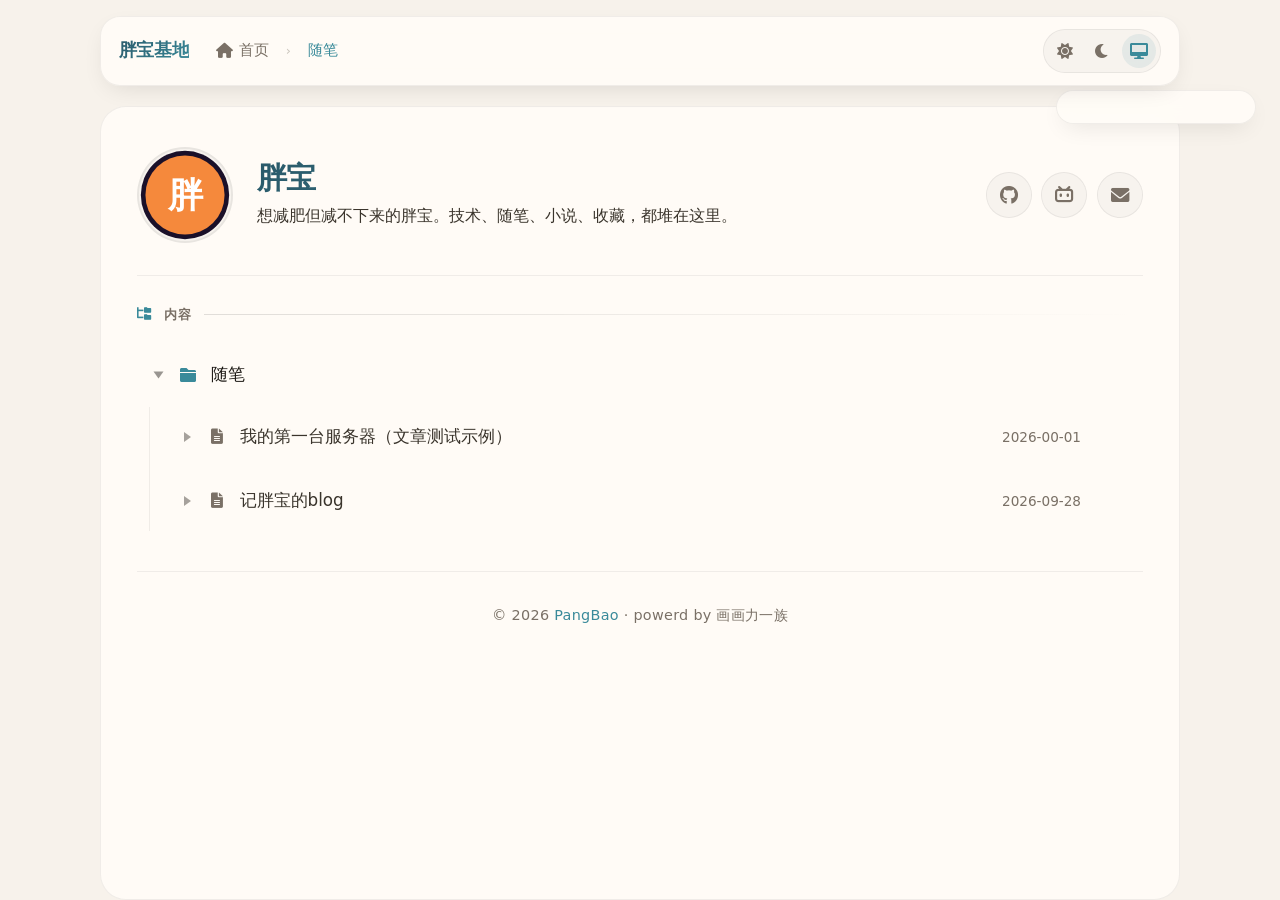
==== commit aaa8477f: "解耦：添加子页面只需添加.md以及更改articles.js" ====
--- a/index.html
+++ b/index.html
@@ -30,7 +30,6 @@
 </head>
 <body>
 
-    <!-- 右侧 TOC（首页展开文章时显示） -->
     <aside id="toc-sidebar" class="toc-sidebar"></aside>
 
     <nav class="topbar" id="topbar">
@@ -70,32 +69,8 @@
                 <i class="fas fa-folder-tree" style="color: var(--accent);"></i> 内容
             </div>
 
-            <div class="file-tree">
-                <details class="tree-folder">
-                    <summary>
-                        <i class="fas fa-folder tree-icon"></i>
-                        <span class="tree-label">随笔</span>
-                    </summary>
-                    <div class="tree-children">
-                        <details class="essay-file" data-md="essays/2026-10-01.md">
-                            <summary>
-                                <i class="fas fa-file-alt tree-icon"></i>
-                                <span class="tree-label">胖宝之力</span>
-                                <span class="tree-meta">2026-10-01</span>
-                            </summary>
-                            <div class="essay-body"></div>
-                        </details>
-                        <details class="essay-file" data-md="essays/2026-10-05.md">
-                            <summary>
-                                <i class="fas fa-file-alt tree-icon"></i>
-                                <span class="tree-label">从零搭建自托管服务栈</span>
-                                <span class="tree-meta">2026-10-05</span>
-                            </summary>
-                            <div class="essay-body"></div>
-                        </details>
-                    </div>
-                </details>
-            </div>
+            <!-- ★ 关键：这里是空容器，文章树由 JS 自动生成 -->
+            <div class="file-tree" id="fileTree"></div>
         </section>
 
         <footer class="footer">
@@ -106,6 +81,7 @@
 
     <script src="vendor/marked.min.js"></script>
     <script src="post.js"></script>
+    <script src="articles.js"></script>   <!-- ★ 关键：必须引入 -->
     <script src="script.js"></script>
 </body>
 </html>
--- a/style.css
+++ b/style.css
@@ -503,6 +503,33 @@
 }
 
 /* ============================================
+   【新增】"在新页面打开" 小图标
+   ============================================ */
+.essay-open-link {
+    flex-shrink: 0;
+    margin-left: 0.3rem;
+    padding: 0.35rem;
+    color: var(--text-muted);
+    text-decoration: none;
+    border-radius: var(--radius-sm);
+    opacity: 0;
+    transition: opacity 0.2s ease, color 0.2s ease, background 0.2s ease;
+    font-size: 0.85em;
+    line-height: 1;
+}
+
+.essay-file > summary:hover .essay-open-link,
+.essay-file > summary:focus-within .essay-open-link {
+    opacity: 0.7;
+}
+
+.essay-open-link:hover {
+    opacity: 1 !important;
+    color: var(--accent);
+    background: var(--bg-hover);
+}
+
+/* ============================================
    页脚
    ============================================ */
 .footer {
@@ -577,6 +604,9 @@
     }
 
     .tree-meta { font-size: 0.8rem; }
+
+    /* 【新增】手机上"在新页面打开"图标常驻可点 */
+    .essay-open-link { opacity: 0.5; }
 }
 
 @media (max-width: 460px) {
@@ -598,7 +628,7 @@
 }
 
 /* ============================================
-   页面切换动画（改到 .container 上，避免影响 fixed 元素）
+   页面切换动画
    ============================================ */
 @keyframes pageEnter {
     from { opacity: 0; transform: translateY(6px); }
@@ -615,7 +645,6 @@
 
 /* ============================================
    面包屑增量动画
-   用 clip-path 做"揭开/收进"，元素宽度始终是自然的
    ============================================ */
 .crumb-dynamic-sep,
 .crumb.crumb-dynamic {
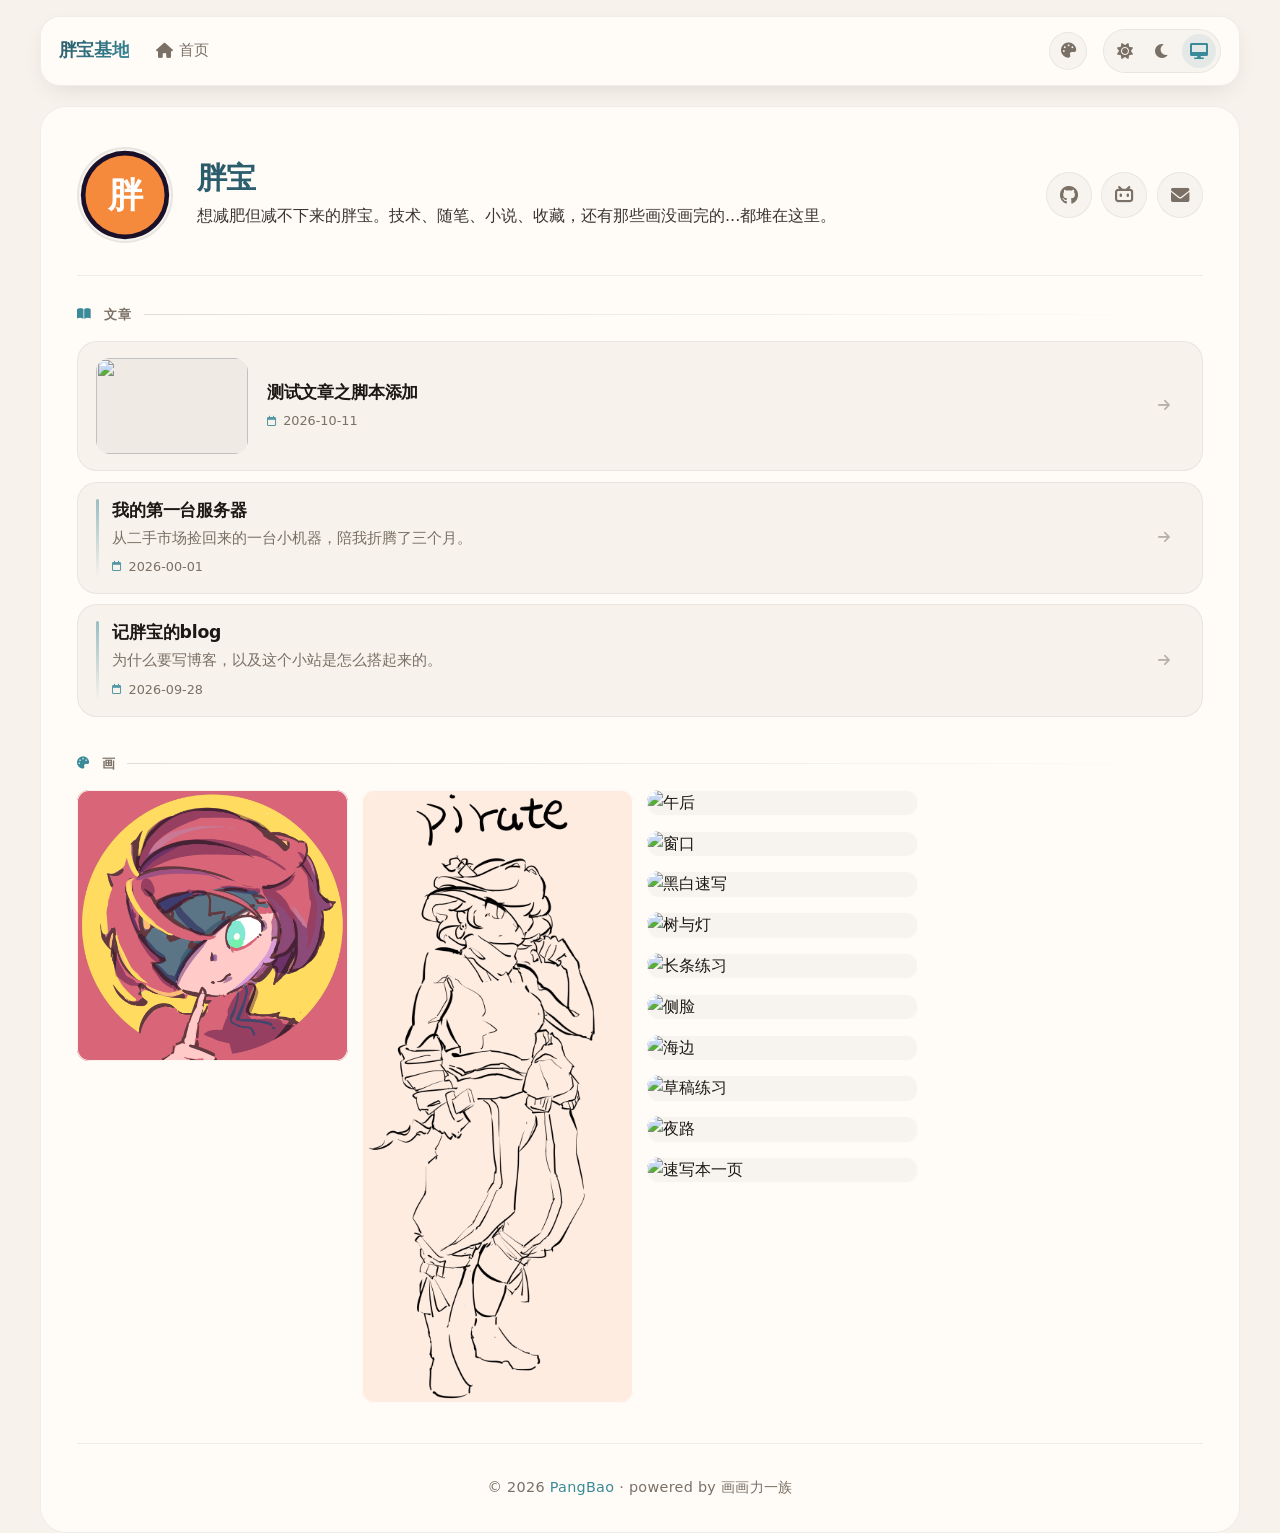
==== commit c3b37b29: "大改：UI交互/脚本自动/画廊" ====
--- a/index.html
+++ b/index.html
@@ -1,87 +1,125 @@
 <!DOCTYPE html>
 <html lang="zh-CN">
 <head>
-    <meta charset="UTF-8" />
-    <meta name="viewport" content="width=device-width, initial-scale=1.0, viewport-fit=cover" />
-    <title>胖宝基地</title>
-    <meta name="description" content="胖宝基地 · 技术、随笔、小说、收藏" />
+  <meta charset="UTF-8" />
+  <meta name="viewport" content="width=device-width, initial-scale=1.0, viewport-fit=cover" />
+  <title>胖宝基地</title>
+  <meta name="description" content="胖宝基地 · 技术、随笔、小说、收藏" />
 
-    <style>
-        :root { color-scheme: dark light; }
-        html { background: #16111f; }
-        html[data-theme="light"] { background: #f7f2eb; }
-        body { margin: 0; }
-    </style>
+  <style>
+    :root { color-scheme: dark light; }
+    html { background: #16111f; }
+    html[data-theme="light"] { background: #f7f2eb; }
+    body { margin: 0; }
+  </style>
 
-    <script>
-        (function () {
-            var t = localStorage.getItem('theme-preference') || 'system';
-            var d = t === 'system'
-                ? (window.matchMedia('(prefers-color-scheme: dark)').matches ? 'dark' : 'light')
-                : t;
-            document.documentElement.setAttribute('data-theme', d);
-        })();
-    </script>
+  <script>
+    (function () {
+      var t = localStorage.getItem('theme-preference') || 'system';
+      var d = t === 'system'
+        ? (window.matchMedia('(prefers-color-scheme: dark)').matches ? 'dark' : 'light')
+        : t;
+      document.documentElement.setAttribute('data-theme', d);
+    })();
+  </script>
 
-    <link rel="icon" type="image/svg+xml" href="favicon.svg" />
-    <link rel="stylesheet" href="vendor/font-awesome/css/all.min.css" />
-    <link rel="stylesheet" href="style.css" />
-    <link rel="stylesheet" href="post.css" />
+  <link rel="icon" type="image/svg+xml" href="favicon.svg" />
+  <link rel="stylesheet" href="vendor/font-awesome/css/all.min.css" />
+  <link rel="stylesheet" href="style.css" />
+  <link rel="stylesheet" href="home.css" />
 </head>
 <body>
 
-    <aside id="toc-sidebar" class="toc-sidebar"></aside>
+  <nav class="topbar" id="topbar">
+    <div class="nav-brand">胖宝基地</div>
+    <div class="breadcrumb" id="breadcrumb">
+      <span class="crumb crumb-home">
+        <i class="fas fa-home"></i>
+        <span>首页</span>
+      </span>
+    </div>
+    <a class="nav-icon-btn" href="#gallery" title="画" aria-label="画作">
+      <i class="fas fa-palette"></i>
+    </a>
+    <div class="theme-switcher" id="themeSwitcher">
+      <button class="theme-btn" data-theme-value="light" title="亮色" aria-label="亮色"><i class="fas fa-sun"></i></button>
+      <button class="theme-btn" data-theme-value="dark" title="暗色" aria-label="暗色"><i class="fas fa-moon"></i></button>
+      <button class="theme-btn" data-theme-value="system" title="跟随系统" aria-label="跟随系统"><i class="fas fa-desktop"></i></button>
+    </div>
+  </nav>
 
-    <nav class="topbar" id="topbar">
-        <div class="nav-brand">胖宝基地</div>
-        <div class="breadcrumb" id="breadcrumb">
-            <span class="crumb crumb-home">
-                <i class="fas fa-home"></i>
-                <span>首页</span>
-            </span>
+  <main class="container">
+
+    <header class="hero">
+      <img class="avatar" src="avatar.svg" alt="胖宝头像" width="96" height="96" />
+      <div class="hero-text">
+        <h1 class="hero-name">胖宝</h1>
+        <p class="hero-bio">想减肥但减不下来的胖宝。技术、随笔、小说、收藏，还有那些画没画完的...都堆在这里。</p>
+      </div>
+      <div class="hero-social">
+        <a href="https://github.com/NoDoFes" target="_blank" aria-label="GitHub"><i class="fab fa-github"></i></a>
+        <a href="https://space.bilibili.com/65582750" target="_blank" aria-label="B站"><i class="fab fa-bilibili"></i></a>
+        <a href="mailto:NoDoFes@outlook.com" aria-label="邮箱"><i class="fas fa-envelope"></i></a>
+      </div>
+    </header>
+
+    <!-- 文章 -->
+    <section class="section">
+      <div class="section-label">
+        <i class="fas fa-book-open"></i> 文章
+        <span class="section-line"></span>
+      </div>
+      <div class="article-list" id="articleList"></div>
+    </section>
+
+    <!-- 画（瀑布流） -->
+    <section class="section" id="gallery">
+      <div class="section-label">
+        <i class="fas fa-palette"></i> 画
+        <span class="section-line"></span>
+      </div>
+      <div class="masonry" id="masonry"></div>
+      <p class="section-empty" id="masonryEmpty" hidden>还没有画，下次来就有了 🎨</p>
+    </section>
+
+    <footer class="footer">
+      &copy; 2026 <span>PangBao</span> · powered by 画画力一族
+    </footer>
+
+  </main>
+
+  <!-- 灯箱 -->
+  <div class="lightbox" id="lightbox" hidden aria-hidden="true" role="dialog" aria-modal="true" aria-label="画作查看">
+    <div class="lightbox-backdrop" data-lb-close></div>
+
+    <button class="lightbox-close" data-lb-close aria-label="关闭 (Esc)" title="关闭 (Esc)">
+      <i class="fas fa-xmark"></i>
+    </button>
+
+    <button class="lightbox-nav lightbox-prev" data-lb-prev aria-label="上一张 (←)" title="上一张 (←)">
+      <i class="fas fa-chevron-left"></i>
+    </button>
+
+    <figure class="lightbox-stage">
+      <div class="lightbox-image-wrap">
+        <img class="lightbox-image" id="lbImage" alt="" />
+      </div>
+      <figcaption class="lightbox-caption">
+        <div class="lightbox-caption-main">
+          <span class="lightbox-title" id="lbTitle"></span>
+          <span class="lightbox-date" id="lbDate"></span>
         </div>
-        <div class="theme-switcher" id="themeSwitcher">
-            <button class="theme-btn" data-theme-value="light" title="亮色" aria-label="亮色"><i class="fas fa-sun"></i></button>
-            <button class="theme-btn" data-theme-value="dark" title="暗色" aria-label="暗色"><i class="fas fa-moon"></i></button>
-            <button class="theme-btn" data-theme-value="system" title="跟随系统" aria-label="跟随系统"><i class="fas fa-desktop"></i></button>
-        </div>
-    </nav>
+        <div class="lightbox-counter" id="lbCounter"></div>
+      </figcaption>
+    </figure>
 
-    <main class="container">
+    <button class="lightbox-nav lightbox-next" data-lb-next aria-label="下一张 (→)" title="下一张 (→)">
+      <i class="fas fa-chevron-right"></i>
+    </button>
+  </div>
 
-        <header class="hero">
-            <img class="avatar" src="avatar.svg" alt="胖宝头像" width="96" height="96" />
-            <div class="hero-text">
-                <h1 class="hero-name">胖宝</h1>
-                <p class="hero-bio">
-                    想减肥但减不下来的胖宝。技术、随笔、小说、收藏，都堆在这里。
-                </p>
-            </div>
-            <div class="hero-social">
-                <a href="https://github.com/NoDoFes" target="_blank" aria-label="GitHub"><i class="fab fa-github"></i></a>
-                <a href="https://space.bilibili.com/65582750" target="_blank" aria-label="B站"><i class="fab fa-bilibili"></i></a>
-                <a href="mailto:NoDoFes@outlook.com" aria-label="邮箱"><i class="fas fa-envelope"></i></a>
-            </div>
-        </header>
-
-        <section class="file-tree-section">
-            <div class="section-label">
-                <i class="fas fa-folder-tree" style="color: var(--accent);"></i> 内容
-            </div>
-
-            <!-- ★ 关键：这里是空容器，文章树由 JS 自动生成 -->
-            <div class="file-tree" id="fileTree"></div>
-        </section>
-
-        <footer class="footer">
-            &copy; 2026 <span>PangBao</span> · powerd by 画画力一族
-        </footer>
-
-    </main>
-
-    <script src="vendor/marked.min.js"></script>
-    <script src="post.js"></script>
-    <script src="articles.js"></script>   <!-- ★ 关键：必须引入 -->
-    <script src="script.js"></script>
+  <script src="articles.js"></script>
+  <script src="artworks.js"></script>
+  <script src="script.js"></script>
 </body>
 </html>
--- a/style.css
+++ b/style.css
@@ -67,6 +67,7 @@
 
 html {
     scroll-behavior: smooth;
+    scroll-padding-top: 90px;
     -webkit-text-size-adjust: 100%;
 }
 
@@ -94,7 +95,7 @@
     top: 0.75rem;
     z-index: 100;
     width: 100%;
-    max-width: 1080px;
+    max-width: 1200px;
     display: flex;
     align-items: center;
     gap: 1rem;
@@ -106,11 +107,12 @@
     border: 1px solid var(--border-subtle);
     border-radius: var(--radius-lg);
     box-shadow: var(--shadow-md);
-    transition: padding 0.3s cubic-bezier(0.22, 1, 0.36, 1),
-                box-shadow 0.3s ease,
-                background 0.3s ease,
-                border-color 0.3s ease,
-                border-radius 0.3s ease;
+    transition:
+        padding 0.3s var(--ease-out),
+        box-shadow 0.3s ease,
+        background 0.3s ease,
+        border-color 0.3s ease,
+        border-radius 0.3s ease;
 }
 
 .topbar.scrolled {
@@ -118,7 +120,6 @@
     box-shadow: 0 16px 40px -14px rgba(0, 0, 0, 0.7),
                 0 2px 8px -2px rgba(0, 0, 0, 0.3);
 }
-
 [data-theme="light"] .topbar.scrolled {
     box-shadow: 0 16px 40px -14px rgba(0, 0, 0, 0.15),
                 0 2px 8px -2px rgba(0, 0, 0, 0.05);
@@ -134,8 +135,71 @@
     color: transparent;
     flex-shrink: 0;
     white-space: nowrap;
-}
-
+    text-decoration: none;
+}
+
+/* 返回按钮（文章页顶栏用） */
+.back-link {
+    display: inline-flex;
+    align-items: center;
+    gap: 0.5rem;
+    padding: 0.5rem 0.95rem;
+    border-radius: 999px;
+    border: 1px solid var(--border-subtle);
+    background: var(--bg-tertiary);
+    color: var(--text-secondary);
+    font-size: 0.9rem;
+    font-weight: 500;
+    text-decoration: none;
+    flex-shrink: 0;
+    transition:
+        background 0.2s ease,
+        color 0.2s ease,
+        border-color 0.2s ease,
+        transform 0.2s var(--ease-out);
+}
+.back-link:hover {
+    color: var(--accent);
+    border-color: var(--accent);
+    background: var(--bg-hover);
+    transform: translateX(-2px);
+}
+.back-link i { transition: transform 0.2s var(--ease-out); }
+.back-link:hover i { transform: translateX(-2px); }
+
+/* 顶栏图标按钮（「画」入口） */
+.nav-icon-btn {
+    width: 38px;
+    height: 38px;
+    display: inline-flex;
+    align-items: center;
+    justify-content: center;
+    border-radius: 50%;
+    background: var(--bg-tertiary);
+    border: 1px solid var(--border-subtle);
+    color: var(--text-muted);
+    font-size: 0.95rem;
+    text-decoration: none;
+    flex-shrink: 0;
+    transition:
+        color 0.2s ease,
+        background 0.2s ease,
+        border-color 0.2s ease,
+        transform 0.2s var(--ease-out);
+}
+.nav-icon-btn:hover {
+    color: var(--accent);
+    border-color: var(--accent);
+    background: var(--bg-hover);
+    transform: translateY(-1px) rotate(-6deg);
+}
+.nav-icon-btn.active {
+    color: var(--accent);
+    background: var(--accent-soft);
+    border-color: var(--accent);
+}
+
+/* 面包屑 */
 .breadcrumb {
     flex: 1;
     display: flex;
@@ -147,6 +211,7 @@
     scrollbar-width: none;
     -ms-overflow-style: none;
     padding: 0.15rem 0;
+    min-width: 0;
 }
 .breadcrumb::-webkit-scrollbar { display: none; }
 
@@ -182,6 +247,9 @@
     font-weight: 600;
     background: var(--bg-tertiary);
     border: 1px solid var(--border-subtle);
+    overflow: hidden;
+    text-overflow: ellipsis;
+    max-width: 34vw;
 }
 
 .crumb-sep {
@@ -191,6 +259,7 @@
     flex-shrink: 0;
 }
 
+/* 主题切换器 */
 .theme-switcher {
     display: flex;
     align-items: center;
@@ -217,12 +286,10 @@
     align-items: center;
     justify-content: center;
 }
-
 .theme-btn:hover {
     color: var(--text-primary);
     background: var(--bg-hover);
 }
-
 .theme-btn.active {
     color: var(--accent);
     background: var(--accent-soft);
@@ -232,7 +299,7 @@
    主容器
    ============================================ */
 .container {
-    max-width: 1080px;
+    max-width: 1200px;
     width: 100%;
     background: var(--bg-secondary);
     backdrop-filter: blur(8px);
@@ -243,290 +310,6 @@
     box-shadow: 0 1px 0 rgba(255, 255, 255, 0.04) inset;
     flex: 1;
     transition: background 0.3s, border-color 0.3s;
-}
-
-/* ============================================
-   Hero
-   ============================================ */
-.hero {
-    display: flex;
-    align-items: center;
-    gap: 1.5rem;
-    padding: 0.5rem 0 2rem;
-    border-bottom: 1px solid var(--border-subtle);
-    margin-bottom: 1.75rem;
-}
-
-.avatar {
-    width: 96px;
-    height: 96px;
-    border-radius: 50%;
-    object-fit: cover;
-    background: var(--bg-tertiary);
-    flex-shrink: 0;
-    border: 2px solid var(--border-subtle);
-    transition: transform 0.3s var(--ease-out), border-color 0.2s;
-}
-
-.avatar:hover {
-    transform: scale(1.04);
-    border-color: var(--accent);
-}
-
-.hero-text {
-    flex: 1;
-    min-width: 0;
-}
-
-.hero-name {
-    font-size: 1.85rem;
-    font-weight: 700;
-    letter-spacing: -0.02em;
-    background: var(--brand-gradient);
-    -webkit-background-clip: text;
-    background-clip: text;
-    color: transparent;
-    margin-bottom: 0.4rem;
-    line-height: 1.2;
-}
-
-.hero-bio {
-    color: var(--text-secondary);
-    font-size: 1rem;
-    line-height: 1.6;
-}
-
-.hero-social {
-    display: flex;
-    gap: 0.6rem;
-    flex-shrink: 0;
-}
-
-.hero-social a {
-    width: 46px;
-    height: 46px;
-    display: inline-flex;
-    align-items: center;
-    justify-content: center;
-    border-radius: 50%;
-    color: var(--text-muted);
-    background: var(--bg-tertiary);
-    border: 1px solid var(--border-subtle);
-    font-size: 1.15rem;
-    text-decoration: none;
-    transition: all 0.2s var(--ease-out);
-}
-
-.hero-social a:hover {
-    color: var(--accent);
-    background: var(--bg-hover);
-    border-color: var(--accent);
-    transform: translateY(-2px);
-}
-
-/* ============================================
-   Section label
-   ============================================ */
-.section-label {
-    font-size: 0.8rem;
-    text-transform: uppercase;
-    letter-spacing: 0.12em;
-    color: var(--text-muted);
-    margin-bottom: 1.25rem;
-    display: flex;
-    align-items: center;
-    gap: 0.7rem;
-    font-weight: 600;
-}
-
-.section-label::after {
-    content: '';
-    flex: 1;
-    height: 1px;
-    background: linear-gradient(90deg, var(--border-strong), transparent);
-}
-
-/* ============================================
-   文件树
-   ============================================ */
-.file-tree { padding: 0; }
-
-.tree-folder,
-.essay-file {
-    border: none;
-    background: transparent;
-}
-
-.tree-folder > summary,
-.essay-file > summary {
-    display: flex;
-    align-items: center;
-    gap: 0.85rem;
-    padding: 1rem 1.15rem;
-    border-radius: var(--radius-md);
-    cursor: pointer;
-    list-style: none;
-    transition: background 0.18s, color 0.18s;
-    color: var(--text-secondary);
-    font-weight: 500;
-    font-size: 1.05rem;
-    user-select: none;
-    min-height: 56px;
-    -webkit-tap-highlight-color: transparent;
-}
-
-.tree-folder > summary::-webkit-details-marker,
-.essay-file > summary::-webkit-details-marker {
-    display: none;
-}
-
-.tree-folder > summary::before,
-.essay-file > summary::before {
-    content: '';
-    width: 0;
-    height: 0;
-    border-top: 5px solid transparent;
-    border-bottom: 5px solid transparent;
-    border-left: 7px solid currentColor;
-    transition: transform 0.2s var(--ease-out);
-    flex-shrink: 0;
-    opacity: 0.45;
-    margin-right: 0.15rem;
-}
-
-.tree-folder[open] > summary::before,
-.essay-file[open] > summary::before {
-    transform: rotate(90deg);
-}
-
-.tree-folder > summary:hover,
-.essay-file > summary:hover {
-    background: var(--bg-tertiary);
-    color: var(--text-primary);
-}
-
-.tree-folder > summary:active,
-.essay-file > summary:active {
-    background: var(--bg-hover);
-}
-
-.tree-folder[open] > summary,
-.essay-file[open] > summary {
-    color: var(--text-primary);
-}
-
-.tree-icon {
-    width: 1.2em;
-    text-align: center;
-    flex-shrink: 0;
-    font-size: 1rem;
-}
-
-.tree-folder > summary .tree-icon { color: var(--accent); }
-.essay-file > summary .tree-icon {
-    color: var(--text-muted);
-    font-size: 0.92em;
-}
-
-.tree-label {
-    flex: 1;
-    overflow: hidden;
-    text-overflow: ellipsis;
-    white-space: nowrap;
-}
-
-.tree-meta {
-    font-size: 0.85rem;
-    color: var(--text-muted);
-    font-weight: 400;
-    flex-shrink: 0;
-    font-variant-numeric: tabular-nums;
-}
-
-.tree-children {
-    padding-left: 1rem;
-    margin-left: 0.75rem;
-    border-left: 1px solid var(--border-subtle);
-    margin-top: 0.15rem;
-    margin-bottom: 0.15rem;
-    display: flex;
-    flex-direction: column;
-    gap: 0.25rem;
-}
-
-.essay-file > .essay-body {
-    margin: 0.6rem 0 0.75rem 1.5rem;
-    padding: 1.5rem 1.75rem;
-    background: var(--bg-tertiary);
-    border: 1px solid var(--border-subtle);
-    border-radius: var(--radius-md);
-    font-size: 1rem;
-    line-height: 1.75;
-    overflow: hidden;
-}
-
-.essay-file[open] > .essay-body {
-    animation: essayExpand 0.4s cubic-bezier(0.22, 1, 0.36, 1);
-}
-
-@keyframes essayExpand {
-    from {
-        opacity: 0;
-        max-height: 0;
-        transform: translateY(-6px);
-        padding-top: 0;
-        padding-bottom: 0;
-        margin-top: 0;
-        margin-bottom: 0;
-    }
-    to {
-        opacity: 1;
-        max-height: 2500px;
-        transform: translateY(0);
-    }
-}
-
-.essay-skeleton { padding: 0.5rem 0; }
-.essay-skeleton-line {
-    height: 14px;
-    border-radius: 7px;
-    background: var(--bg-hover);
-    margin-bottom: 14px;
-    animation: skeletonPulse 1.4s ease-in-out infinite;
-}
-.essay-skeleton-line:nth-child(2) { width: 80%; }
-.essay-skeleton-line:nth-child(3) { width: 60%; }
-
-@keyframes skeletonPulse {
-    0%, 100% { opacity: 0.35; }
-    50%      { opacity: 0.9; }
-}
-
-/* ============================================
-   【新增】"在新页面打开" 小图标
-   ============================================ */
-.essay-open-link {
-    flex-shrink: 0;
-    margin-left: 0.3rem;
-    padding: 0.35rem;
-    color: var(--text-muted);
-    text-decoration: none;
-    border-radius: var(--radius-sm);
-    opacity: 0;
-    transition: opacity 0.2s ease, color 0.2s ease, background 0.2s ease;
-    font-size: 0.85em;
-    line-height: 1;
-}
-
-.essay-file > summary:hover .essay-open-link,
-.essay-file > summary:focus-within .essay-open-link {
-    opacity: 0.7;
-}
-
-.essay-open-link:hover {
-    opacity: 1 !important;
-    color: var(--accent);
-    background: var(--bg-hover);
 }
 
 /* ============================================
@@ -541,11 +324,49 @@
     border-top: 1px solid var(--border-subtle);
     letter-spacing: 0.02em;
 }
-
 .footer span { color: var(--accent); }
 
 /* ============================================
-   响应式
+   页面切换动画
+   ============================================ */
+body { transition: opacity 0.18s ease; }
+body.page-leaving { opacity: 0.6; }
+
+/* ============================================
+   主题切换过渡
+   ============================================ */
+
+/* View Transition */
+::view-transition-old(root),
+::view-transition-new(root) {
+    animation: none;
+    mix-blend-mode: normal;
+}
+::view-transition-old(root) { z-index: 1; }
+::view-transition-new(root) { z-index: 2; }
+
+.read-progress,
+.back-to-top {
+    view-transition-name: none;
+}
+
+/* CSS 类过渡回退 */
+html.theme-transition,
+html.theme-transition *,
+html.theme-transition *::before,
+html.theme-transition *::after {
+    transition:
+        background-color 0.4s cubic-bezier(0.22, 1, 0.36, 1),
+        color            0.4s cubic-bezier(0.22, 1, 0.36, 1),
+        border-color     0.4s cubic-bezier(0.22, 1, 0.36, 1),
+        box-shadow       0.4s cubic-bezier(0.22, 1, 0.36, 1),
+        fill             0.4s cubic-bezier(0.22, 1, 0.36, 1),
+        stroke           0.4s cubic-bezier(0.22, 1, 0.36, 1) !important;
+    transition-delay: 0s !important;
+}
+
+/* ============================================
+   响应式（顶栏 / 容器 / 页脚）
    ============================================ */
 @media (max-width: 780px) {
     body {
@@ -567,46 +388,12 @@
         padding: 1.5rem 1.25rem 1rem;
         border-radius: var(--radius-lg);
     }
-
-    .hero {
-        flex-wrap: wrap;
-        gap: 1rem;
-        padding: 0.25rem 0 1.5rem;
-        margin-bottom: 1.5rem;
-    }
-    .avatar { width: 72px; height: 72px; }
-    .hero-name { font-size: 1.5rem; }
-    .hero-bio { font-size: 0.95rem; }
-    .hero-social { width: 100%; gap: 0.5rem; }
-    .hero-social a {
-        width: 42px;
-        height: 42px;
-        font-size: 1.05rem;
-    }
-
-    .tree-folder > summary,
-    .essay-file > summary {
-        padding: 0.95rem 0.9rem;
-        font-size: 1rem;
-        gap: 0.7rem;
-        min-height: 54px;
-    }
-
-    .tree-children {
-        padding-left: 0.6rem;
-        margin-left: 0.4rem;
-    }
-
-    .essay-file > .essay-body {
-        margin-left: 0.6rem;
-        padding: 1.1rem 1.15rem;
-        border-radius: var(--radius-sm);
-    }
-
-    .tree-meta { font-size: 0.8rem; }
-
-    /* 【新增】手机上"在新页面打开"图标常驻可点 */
-    .essay-open-link { opacity: 0.5; }
+}
+
+@media (max-width: 640px) {
+    .back-link span { display: none; }
+    .back-link { padding: 0.5rem; width: 38px; justify-content: center; }
+    .nav-icon-btn { width: 34px; height: 34px; font-size: 0.88rem; }
 }
 
 @media (max-width: 460px) {
@@ -615,9 +402,6 @@
         padding: 1.25rem 1rem 0.75rem;
         border-radius: var(--radius-md);
     }
-    .hero-name { font-size: 1.35rem; }
-    .hero-bio { font-size: 0.9rem; }
-    .tree-meta { display: none; }
 }
 
 @supports (padding: max(0px)) {
@@ -628,53 +412,23 @@
 }
 
 /* ============================================
-   页面切换动画
-   ============================================ */
-@keyframes pageEnter {
-    from { opacity: 0; transform: translateY(6px); }
-    to   { opacity: 1; transform: translateY(0); }
-}
-
-@keyframes pageLeave {
-    from { opacity: 1; transform: translateY(0); }
-    to   { opacity: 0; transform: translateY(-8px); }
-}
-
-/* ⚠️ 注意：这里不加 animation 到 .container。
-   一旦加了，TOC 的 position: fixed 会失效。 */
-
-/* ============================================
-   面包屑增量动画
-   ============================================ */
-.crumb-dynamic-sep,
-.crumb.crumb-dynamic {
-    transition:
-        opacity 0.3s cubic-bezier(0.22, 1, 0.36, 1),
-        transform 0.3s cubic-bezier(0.22, 1, 0.36, 1),
-        clip-path 0.35s cubic-bezier(0.22, 1, 0.36, 1);
-    white-space: nowrap;
-    vertical-align: middle;
-    clip-path: inset(0 0 0 0);
-}
-
-.crumb-enter-init {
-    opacity: 0 !important;
-    transform: translateX(-10px) !important;
-    clip-path: inset(0 100% 0 0) !important;
-}
-
-.crumb-leaving {
-    opacity: 0 !important;
-    transform: translateX(-10px) !important;
-    clip-path: inset(0 100% 0 0) !important;
-    pointer-events: none;
-}
-
+   减少动画
+   ============================================ */
 @media (prefers-reduced-motion: reduce) {
     .topbar,
-    .crumb-dynamic-sep,
-    .crumb.crumb-dynamic {
+    .back-link,
+    .nav-icon-btn {
         animation: none !important;
         transition: none !important;
     }
+    html.theme-transition,
+    html.theme-transition *,
+    html.theme-transition *::before,
+    html.theme-transition *::after {
+        transition: none !important;
+    }
+    ::view-transition-old(root),
+    ::view-transition-new(root) {
+        animation: none !important;
+    }
 }
--- a/home.css
+++ b/home.css
@@ -0,0 +1,732 @@
+/* ============================================================
+   首页专属样式
+   加载于：index.html
+   ============================================================ */
+
+/* ============================================
+   Hero
+   ============================================ */
+.hero {
+    display: flex;
+    align-items: center;
+    gap: 1.5rem;
+    padding: 0.5rem 0 2rem;
+    border-bottom: 1px solid var(--border-subtle);
+    margin-bottom: 1.75rem;
+}
+
+.avatar {
+    width: 96px;
+    height: 96px;
+    border-radius: 50%;
+    object-fit: cover;
+    background: var(--bg-tertiary);
+    flex-shrink: 0;
+    border: 2px solid var(--border-subtle);
+    transition: transform 0.3s var(--ease-out), border-color 0.2s;
+}
+.avatar:hover {
+    transform: scale(1.04);
+    border-color: var(--accent);
+}
+
+.hero-text {
+    flex: 1;
+    min-width: 0;
+}
+
+.hero-name {
+    font-size: 1.85rem;
+    font-weight: 700;
+    letter-spacing: -0.02em;
+    background: var(--brand-gradient);
+    -webkit-background-clip: text;
+    background-clip: text;
+    color: transparent;
+    margin-bottom: 0.4rem;
+    line-height: 1.2;
+}
+
+.hero-bio {
+    color: var(--text-secondary);
+    font-size: 1rem;
+    line-height: 1.6;
+}
+
+.hero-social {
+    display: flex;
+    gap: 0.6rem;
+    flex-shrink: 0;
+}
+.hero-social a {
+    width: 46px;
+    height: 46px;
+    display: inline-flex;
+    align-items: center;
+    justify-content: center;
+    border-radius: 50%;
+    color: var(--text-muted);
+    background: var(--bg-tertiary);
+    border: 1px solid var(--border-subtle);
+    font-size: 1.15rem;
+    text-decoration: none;
+    transition: all 0.2s var(--ease-out);
+}
+.hero-social a:hover {
+    color: var(--accent);
+    background: var(--bg-hover);
+    border-color: var(--accent);
+    transform: translateY(-2px);
+}
+
+/* ============================================
+   通用区块
+   ============================================ */
+.section {
+    margin-top: 2.25rem;
+}
+.section:first-of-type {
+    margin-top: 0;
+}
+
+.section-label {
+    display: flex;
+    align-items: center;
+    gap: 0.7rem;
+    font-size: 0.8rem;
+    text-transform: uppercase;
+    letter-spacing: 0.12em;
+    color: var(--text-muted);
+    margin-bottom: 1rem;
+    font-weight: 600;
+}
+.section-label i {
+    color: var(--accent);
+    font-size: 0.95em;
+}
+
+.section-line {
+    flex: 1;
+    height: 1px;
+    background: linear-gradient(90deg, var(--border-strong), transparent);
+}
+
+.section-more {
+    font-size: 0.82rem;
+    color: var(--accent);
+    text-decoration: none;
+    letter-spacing: 0.02em;
+    text-transform: none;
+    display: inline-flex;
+    align-items: center;
+    gap: 0.35rem;
+    padding: 0.15rem 0.5rem;
+    border-radius: 999px;
+    transition:
+        background 0.2s ease,
+        transform 0.2s var(--ease-out);
+}
+.section-more:hover {
+    background: var(--accent-soft);
+    transform: translateX(2px);
+}
+.section-more i {
+    font-size: 0.85em;
+    transition: transform 0.2s var(--ease-out);
+}
+.section-more:hover i {
+    transform: translateX(2px);
+}
+
+.section-empty {
+    text-align: center;
+    color: var(--text-muted);
+    padding: 2rem 0;
+    font-size: 0.92rem;
+}
+
+/* ============================================
+   文章列表
+   ============================================ */
+.article-list {
+    display: flex;
+    flex-direction: column;
+    gap: 0.65rem;
+}
+
+.article-item {
+    display: flex;
+    align-items: center;
+    gap: 1.15rem;
+    padding: 1rem 1.15rem;
+    border-radius: var(--radius-lg);
+    background: var(--bg-primary);
+    border: 1px solid var(--border-subtle);
+    text-decoration: none;
+    color: inherit;
+    min-width: 0;
+    position: relative;
+    transition:
+        transform 0.24s var(--ease-out),
+        border-color 0.24s ease,
+        background 0.24s ease,
+        box-shadow 0.24s ease;
+    animation: articleIn 0.5s var(--ease-out) backwards;
+    animation-delay: min(calc(var(--i, 0) * 50ms), 500ms);
+}
+
+@keyframes articleIn {
+    from { opacity: 0; transform: translateY(8px); }
+    to   { opacity: 1; transform: translateY(0); }
+}
+
+.article-item:hover {
+    transform: translateY(-2px);
+    border-color: var(--accent);
+    box-shadow: 0 10px 28px -16px var(--accent-soft);
+}
+.article-item:focus-visible {
+    outline: 2px solid var(--accent);
+    outline-offset: 2px;
+}
+
+.article-item-cover {
+    width: 152px;
+    height: 96px;
+    flex-shrink: 0;
+    object-fit: cover;
+    border-radius: var(--radius-md);
+    background: var(--bg-tertiary);
+    transition: transform 0.32s var(--ease-out);
+}
+.article-item:hover .article-item-cover {
+    transform: scale(1.02);
+}
+
+/* 无封面时左侧装饰条 */
+.article-item:not(.has-cover)::before {
+    content: '';
+    width: 3px;
+    align-self: stretch;
+    border-radius: 3px;
+    background: linear-gradient(180deg, var(--accent), transparent);
+    opacity: 0.5;
+    margin-right: -0.35rem;
+    transition: opacity 0.24s ease;
+}
+.article-item:not(.has-cover):hover::before {
+    opacity: 1;
+}
+
+.article-item-body {
+    flex: 1;
+    min-width: 0;
+    display: flex;
+    flex-direction: column;
+    gap: 0.3rem;
+}
+
+.article-item-title {
+    font-size: 1.08rem;
+    font-weight: 600;
+    letter-spacing: -0.01em;
+    color: var(--text-primary);
+    line-height: 1.35;
+    overflow: hidden;
+    text-overflow: ellipsis;
+    white-space: nowrap;
+}
+
+.article-item-desc {
+    color: var(--text-muted);
+    font-size: 0.92rem;
+    line-height: 1.55;
+    overflow: hidden;
+    display: -webkit-box;
+    -webkit-line-clamp: 2;
+    -webkit-box-orient: vertical;
+}
+
+.article-item-meta {
+    color: var(--text-muted);
+    font-size: 0.8rem;
+    font-variant-numeric: tabular-nums;
+    display: inline-flex;
+    align-items: center;
+    gap: 0.4rem;
+    margin-top: 0.1rem;
+}
+.article-item-meta i {
+    color: var(--accent);
+    font-size: 0.85em;
+    opacity: 0.85;
+}
+
+.article-item-arrow {
+    flex-shrink: 0;
+    width: 32px;
+    height: 32px;
+    display: inline-flex;
+    align-items: center;
+    justify-content: center;
+    border-radius: 50%;
+    color: var(--text-muted);
+    background: transparent;
+    font-size: 0.85rem;
+    opacity: 0.5;
+    transform: translateX(-4px);
+    transition:
+        opacity 0.24s ease,
+        transform 0.24s var(--ease-out),
+        color 0.24s ease,
+        background 0.24s ease;
+}
+.article-item:hover .article-item-arrow {
+    opacity: 1;
+    transform: translateX(0);
+    color: var(--accent);
+    background: var(--accent-soft);
+}
+
+/* 封面异步加载淡入 */
+.article-item-cover.cover-loaded {
+    animation: coverIn 0.5s var(--ease-out) backwards;
+}
+@keyframes coverIn {
+    from { opacity: 0; transform: scale(0.94); }
+    to   { opacity: 1; transform: scale(1); }
+}
+
+/* ============================================
+   瀑布流（Pinterest 风格）
+   ============================================ */
+.masonry {
+    column-count: 2;
+    column-gap: 0.9rem;
+}
+@media (min-width: 640px) {
+    .masonry { column-count: 3; }
+}
+@media (min-width: 1024px) {
+    .masonry { column-count: 4; }
+}
+@media (min-width: 1400px) {
+    .masonry { column-count: 5; }
+}
+
+/* ------------------------------------------------------------
+   .masonry-item
+   - border-radius + overflow: hidden 做圆角
+   - transform: translateZ(0) 强制 GPU 光栅化，消除半屏小数列宽
+     下的子像素抗锯齿"裂缝"
+   - isolation: isolate 独立层叠上下文
+   ------------------------------------------------------------ */
+.masonry-item {
+    break-inside: avoid;
+    -webkit-column-break-inside: avoid;
+    page-break-inside: avoid;
+
+    margin: 0 0 0.9rem;
+    padding: 0;
+    border: none;
+    background: transparent;
+    cursor: zoom-in;
+    display: block;
+    width: 100%;
+    font: inherit;
+    color: inherit;
+    text-align: left;
+
+    position: relative;
+
+    /* 圆角：border-radius + overflow: hidden */
+    border-radius: 12px;
+    overflow: hidden;
+
+    /* 强制 GPU 光栅化 */
+    transform: translateZ(0);
+    -webkit-backface-visibility: hidden;
+    backface-visibility: hidden;
+    isolation: isolate;
+
+    transition:
+        transform 0.32s var(--ease-out),
+        box-shadow 0.32s ease;
+
+    animation: masonryIn 0.55s var(--ease-out) backwards;
+    animation-delay: min(calc(var(--i, 0) * 30ms), 500ms);
+}
+
+@keyframes masonryIn {
+    from { opacity: 0; transform: translateZ(0) translateY(10px) scale(0.985); }
+    to   { opacity: 1; transform: translateZ(0) translateY(0) scale(1); }
+}
+
+/* 内衬：盖住圆角边缘 1px 抗锯齿缝隙，颜色与页面主背景一致 */
+.masonry-item::after {
+    content: '';
+    position: absolute;
+    inset: 0;
+    border-radius: inherit;
+    pointer-events: none;
+    box-shadow: inset 0 0 0 1px var(--bg-secondary);
+    z-index: 1;
+}
+
+.masonry-item:hover {
+    transform: translateZ(0) translateY(-3px);
+    box-shadow: 0 12px 22px rgba(0, 0, 0, 0.55);
+}
+[data-theme="light"] .masonry-item:hover {
+    box-shadow: 0 12px 22px rgba(0, 0, 0, 0.16);
+}
+.masonry-item:focus-visible {
+    outline: 2px solid var(--accent);
+    outline-offset: 3px;
+}
+
+.masonry-item img {
+    display: block;
+    width: 100%;
+    height: auto;
+    background: var(--bg-tertiary);
+    opacity: 0;
+    transition: opacity 0.45s ease;
+}
+.masonry-item img.loaded { opacity: 1; }
+
+.masonry-item .masonry-overlay {
+    position: absolute;
+    left: 0;
+    right: 0;
+    bottom: 0;
+    padding: 1.8rem 0.9rem 0.75rem;
+    background: linear-gradient(180deg, transparent, rgba(0, 0, 0, 0.72));
+    color: #fff;
+    opacity: 0;
+    transform: translateY(6px);
+    transition:
+        opacity 0.28s ease,
+        transform 0.32s var(--ease-out);
+    pointer-events: none;
+    display: flex;
+    flex-direction: column;
+    gap: 0.2rem;
+    z-index: 2;
+}
+.masonry-item:hover .masonry-overlay,
+.masonry-item:focus-visible .masonry-overlay {
+    opacity: 1;
+    transform: translateY(0);
+}
+
+.masonry-overlay-title {
+    font-size: 0.92rem;
+    font-weight: 500;
+    overflow: hidden;
+    text-overflow: ellipsis;
+    white-space: nowrap;
+}
+
+.masonry-overlay-meta {
+    font-size: 0.76rem;
+    opacity: 0.8;
+    display: flex;
+    gap: 0.5rem;
+    align-items: center;
+    overflow: hidden;
+    white-space: nowrap;
+}
+
+/* ============================================
+   灯箱
+   ============================================ */
+body.lightbox-lock { overflow: hidden; }
+
+.lightbox {
+    position: fixed;
+    inset: 0;
+    z-index: 2000;
+    display: none;
+}
+.lightbox[hidden] { display: none; }
+.lightbox.lightbox-open { display: block; }
+
+.lightbox-backdrop {
+    position: absolute;
+    inset: 0;
+    background: rgba(8, 6, 14, 0.92);
+    backdrop-filter: blur(18px);
+    -webkit-backdrop-filter: blur(18px);
+    opacity: 0;
+    transition: opacity 0.4s ease;
+}
+.lightbox.lightbox-visible .lightbox-backdrop { opacity: 1; }
+
+.lightbox-close {
+    position: absolute;
+    top: 20px;
+    right: 20px;
+    width: 44px;
+    height: 44px;
+    border-radius: 50%;
+    border: 1px solid rgba(255, 255, 255, 0.15);
+    background: rgba(255, 255, 255, 0.06);
+    color: rgba(255, 255, 255, 0.8);
+    font-size: 1.15rem;
+    cursor: pointer;
+    z-index: 3;
+    display: inline-flex;
+    align-items: center;
+    justify-content: center;
+    opacity: 0;
+    transform: scale(0.9);
+    transition:
+        opacity 0.3s ease 0.1s,
+        transform 0.35s var(--ease-out) 0.1s,
+        background 0.2s ease,
+        color 0.2s ease,
+        border-color 0.2s ease;
+}
+.lightbox.lightbox-visible .lightbox-close {
+    opacity: 1;
+    transform: scale(1);
+}
+.lightbox-close:hover {
+    color: #fff;
+    border-color: var(--accent);
+    background: rgba(111, 203, 214, 0.18);
+}
+
+.lightbox-nav {
+    position: absolute;
+    top: 50%;
+    transform: translateY(-50%) scale(0.9);
+    width: 52px;
+    height: 52px;
+    border-radius: 50%;
+    border: 1px solid rgba(255, 255, 255, 0.15);
+    background: rgba(255, 255, 255, 0.06);
+    color: rgba(255, 255, 255, 0.85);
+    font-size: 1.2rem;
+    cursor: pointer;
+    z-index: 3;
+    display: inline-flex;
+    align-items: center;
+    justify-content: center;
+    opacity: 0;
+    transition:
+        opacity 0.3s ease 0.1s,
+        transform 0.35s var(--ease-out) 0.1s,
+        background 0.2s ease,
+        color 0.2s ease,
+        border-color 0.2s ease;
+}
+.lightbox.lightbox-visible .lightbox-nav {
+    opacity: 1;
+    transform: translateY(-50%) scale(1);
+}
+.lightbox-prev { left: 24px; }
+.lightbox-next { right: 24px; }
+
+.lightbox-nav:hover {
+    color: #fff;
+    border-color: var(--accent);
+    background: rgba(111, 203, 214, 0.18);
+}
+.lightbox-prev:hover { transform: translateY(-50%) translateX(-2px) scale(1); }
+.lightbox-next:hover { transform: translateY(-50%) translateX(2px) scale(1); }
+
+.lightbox-nav[disabled] {
+    opacity: 0.25 !important;
+    pointer-events: none;
+}
+
+.lightbox-stage {
+    position: absolute;
+    inset: 0;
+    display: flex;
+    flex-direction: column;
+    align-items: center;
+    justify-content: center;
+    padding: 70px 90px 40px;
+    gap: 1rem;
+    pointer-events: none;
+    z-index: 2;
+}
+
+.lightbox-image-wrap {
+    max-width: 100%;
+    max-height: calc(100vh - 220px);
+    display: flex;
+    align-items: center;
+    justify-content: center;
+    pointer-events: auto;
+}
+
+.lightbox-image {
+    max-width: 100%;
+    max-height: calc(100vh - 220px);
+    width: auto;
+    height: auto;
+    border-radius: 8px;
+    box-shadow: 0 30px 80px -30px rgba(0, 0, 0, 0.9);
+    display: block;
+    opacity: 0;
+    transform: scale(0.82);
+    transition:
+        opacity 0.36s cubic-bezier(0.22, 1, 0.36, 1),
+        transform 0.46s cubic-bezier(0.22, 1, 0.36, 1);
+    will-change: opacity, transform;
+}
+.lightbox-image.lb-in {
+    opacity: 1;
+    transform: scale(1);
+}
+
+.lightbox-caption {
+    max-width: 720px;
+    width: 100%;
+    display: flex;
+    flex-direction: column;
+    gap: 0.5rem;
+    color: rgba(255, 255, 255, 0.9);
+    text-align: center;
+    pointer-events: auto;
+    opacity: 0;
+    transform: translateY(8px);
+    transition:
+        opacity 0.4s ease 0.15s,
+        transform 0.48s var(--ease-out) 0.15s;
+}
+.lightbox.lightbox-visible .lightbox-caption {
+    opacity: 1;
+    transform: translateY(0);
+}
+
+.lightbox-caption-main {
+    display: flex;
+    align-items: baseline;
+    justify-content: center;
+    flex-wrap: wrap;
+    gap: 0.6rem;
+}
+
+.lightbox-title {
+    font-size: 1.05rem;
+    font-weight: 500;
+    color: #fff;
+}
+
+.lightbox-date {
+    font-size: 0.85rem;
+    color: rgba(255, 255, 255, 0.55);
+    font-variant-numeric: tabular-nums;
+}
+
+.lightbox-counter {
+    font-size: 0.8rem;
+    color: rgba(255, 255, 255, 0.45);
+    font-variant-numeric: tabular-nums;
+    letter-spacing: 0.05em;
+}
+
+/* ============================================
+   响应式
+   ============================================ */
+@media (max-width: 780px) {
+    .hero {
+        flex-wrap: wrap;
+        gap: 1rem;
+        padding: 0.25rem 0 1.5rem;
+        margin-bottom: 1.5rem;
+    }
+    .avatar { width: 72px; height: 72px; }
+    .hero-name { font-size: 1.5rem; }
+    .hero-bio { font-size: 0.95rem; }
+    .hero-social { width: 100%; gap: 0.5rem; }
+    .hero-social a {
+        width: 42px;
+        height: 42px;
+        font-size: 1.05rem;
+    }
+
+    .lightbox-nav {
+        width: 44px;
+        height: 44px;
+        font-size: 1rem;
+    }
+    .lightbox-prev { left: 12px; }
+    .lightbox-next { right: 12px; }
+    .lightbox-close {
+        top: 14px;
+        right: 14px;
+        width: 38px;
+        height: 38px;
+        font-size: 1rem;
+    }
+    .lightbox-stage { padding: 60px 60px 40px; }
+    .lightbox-image,
+    .lightbox-image-wrap {
+        max-height: calc(100vh - 200px);
+    }
+    .lightbox-title { font-size: 0.98rem; }
+    .lightbox-date { font-size: 0.8rem; }
+}
+
+@media (max-width: 640px) {
+    .article-item {
+        padding: 0.85rem 0.9rem;
+        gap: 0.85rem;
+    }
+    .article-item-cover {
+        width: 100px;
+        height: 68px;
+    }
+    .article-item-desc { display: none; }
+    .article-item-title {
+        font-size: 1rem;
+        white-space: normal;
+        display: -webkit-box;
+        -webkit-line-clamp: 2;
+        -webkit-box-orient: vertical;
+    }
+}
+
+@media (max-width: 460px) {
+    .hero-name { font-size: 1.35rem; }
+    .hero-bio { font-size: 0.9rem; }
+    .article-item-meta { display: none; }
+
+    .masonry { column-gap: 0.6rem; }
+    .masonry-item { margin-bottom: 0.6rem; }
+
+    .lightbox-stage { padding: 60px 12px 100px; }
+    .lightbox-image,
+    .lightbox-image-wrap {
+        max-height: calc(100vh - 220px);
+    }
+}
+
+/* ============================================
+   减少动画
+   ============================================ */
+@media (prefers-reduced-motion: reduce) {
+    .article-item,
+    .article-item-cover,
+    .article-item-arrow,
+    .masonry-item,
+    .masonry-item img,
+    .masonry-overlay,
+    .lightbox-backdrop,
+    .lightbox-image,
+    .lightbox-caption,
+    .lightbox-close,
+    .lightbox-nav {
+        animation: none !important;
+        transition: none !important;
+    }
+    .lightbox-image { opacity: 1 !important; transform: none !important; }
+    .lightbox-close,
+    .lightbox-nav { opacity: 1 !important; }
+}
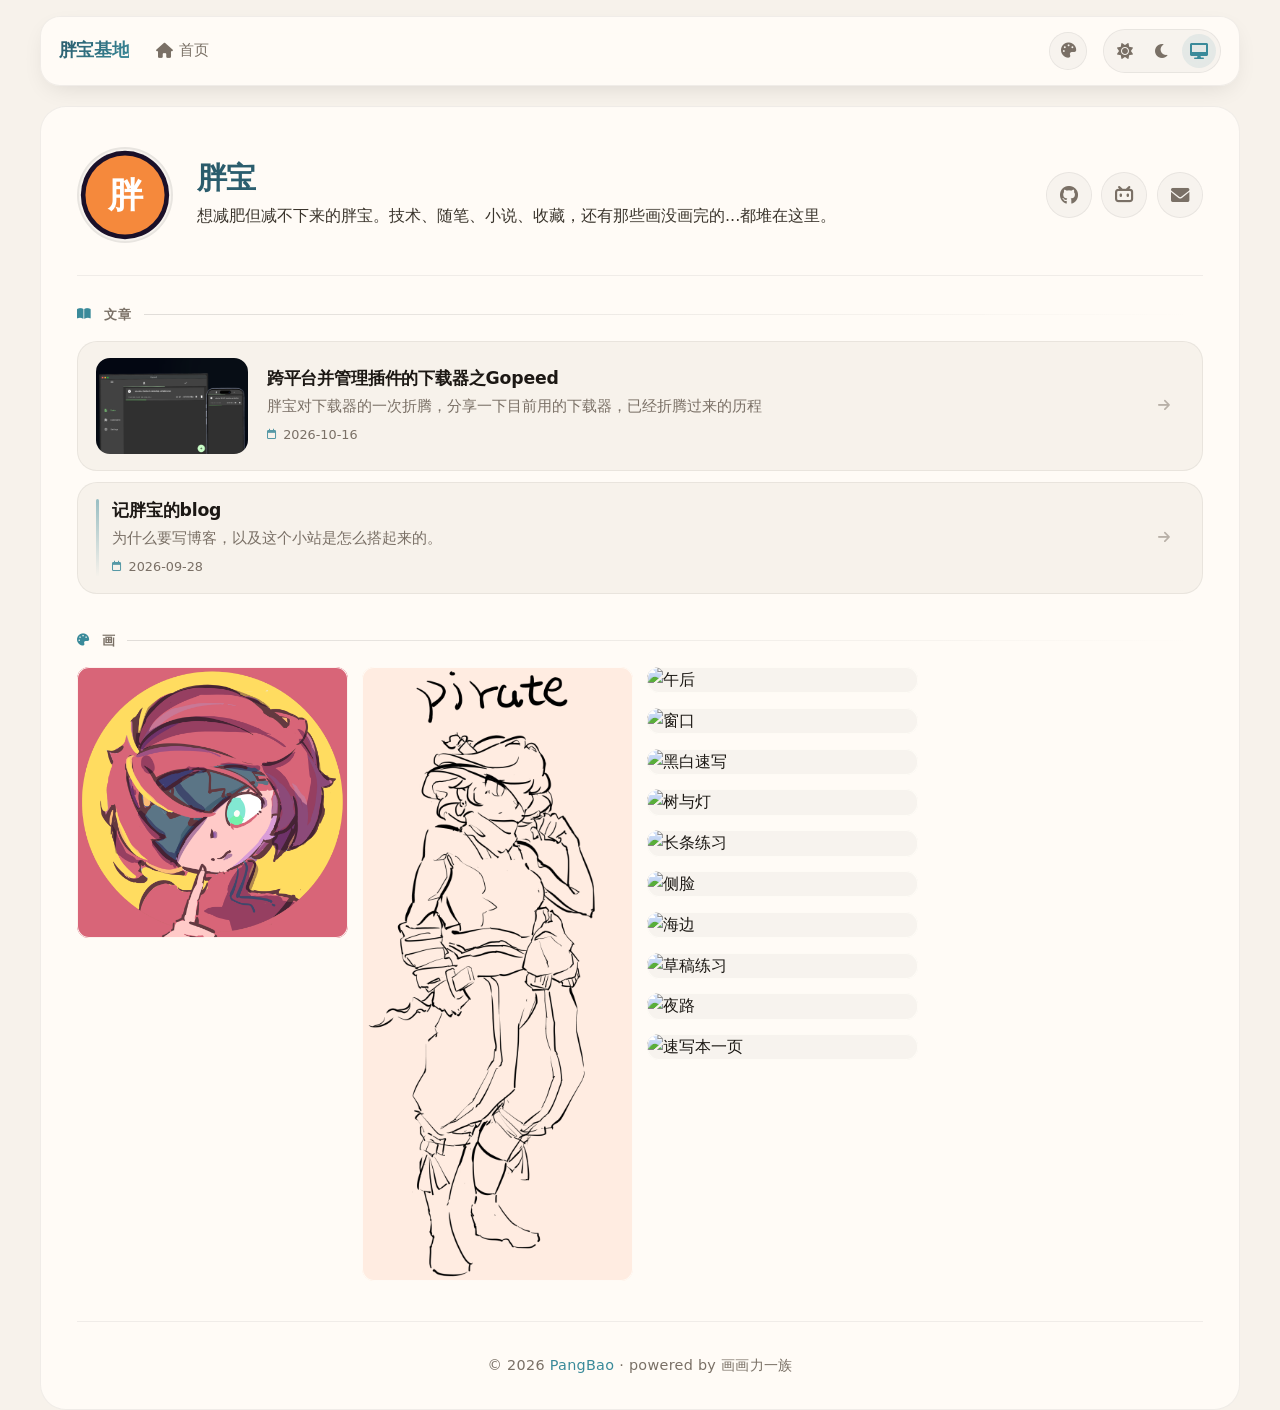
==== commit 2a5a475a: "脚本优化并删除旧文章" ====
--- a/index.html
+++ b/index.html
@@ -41,11 +41,13 @@
     <a class="nav-icon-btn" href="#gallery" title="画" aria-label="画作">
       <i class="fas fa-palette"></i>
     </a>
+    
     <div class="theme-switcher" id="themeSwitcher">
       <button class="theme-btn" data-theme-value="light" title="亮色" aria-label="亮色"><i class="fas fa-sun"></i></button>
       <button class="theme-btn" data-theme-value="dark" title="暗色" aria-label="暗色"><i class="fas fa-moon"></i></button>
       <button class="theme-btn" data-theme-value="system" title="跟随系统" aria-label="跟随系统"><i class="fas fa-desktop"></i></button>
     </div>
+
   </nav>
 
   <main class="container">
--- a/style.css
+++ b/style.css
@@ -9,7 +9,7 @@
 
     --text-primary: #f5ede0;
     --text-secondary: #d8cdbd;
-    --text-muted: #8c8272;
+    --text-muted: #a89f91; 
 
     --border-subtle: rgba(255, 255, 255, 0.05);
     --border-strong: rgba(255, 255, 255, 0.1);
